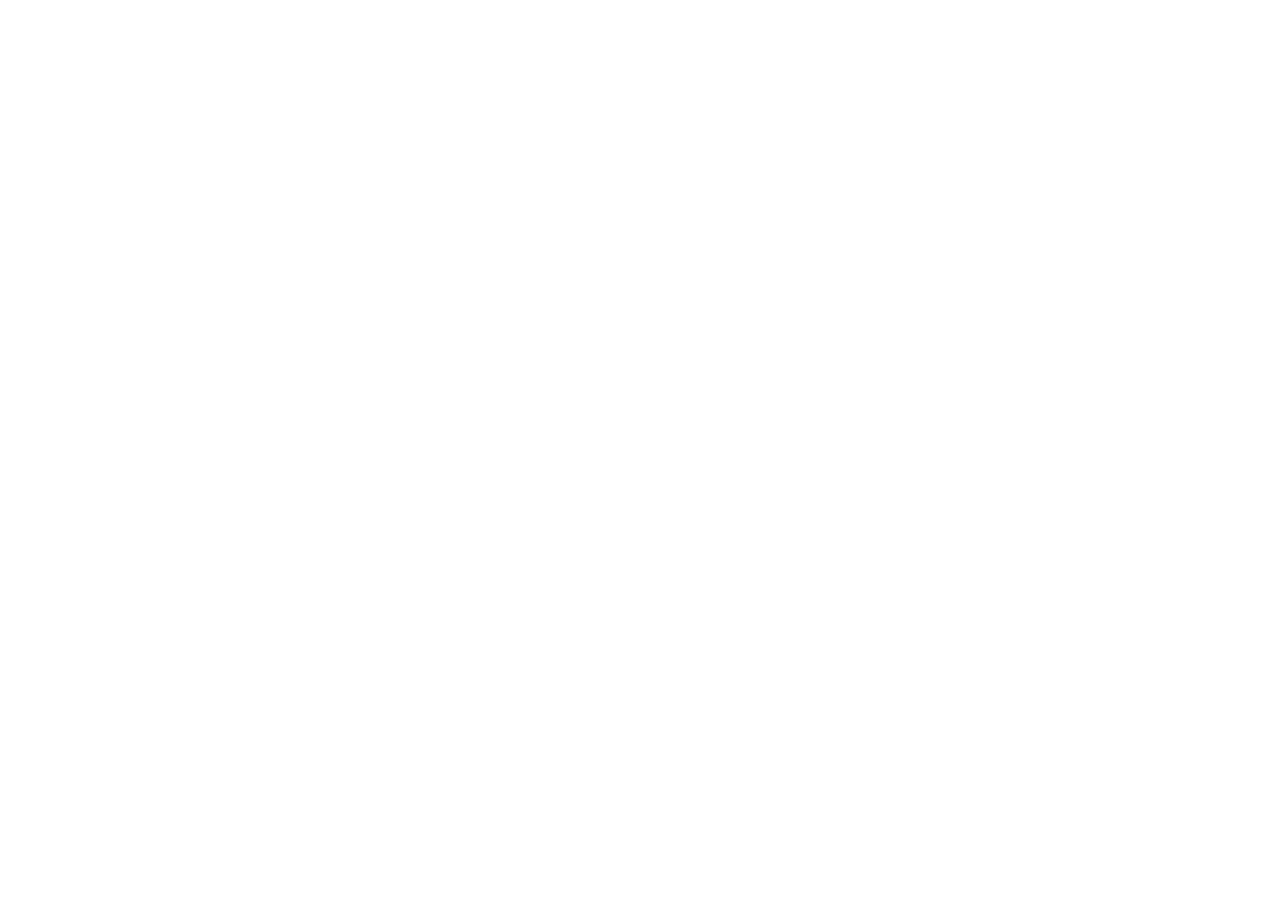
==== index.html @ b2db21ed "更新了文件" ====
<!DOCTYPE html>
<html lang="en">

<head>
    <meta charset="UTF-8">
    <meta http-equiv="X-UA-Compatible" content="IE=edge">
    <meta name="viewport" content="width=device-width, initial-scale=1.0">
    <title>Document</title>
</head>

<body>

</body>

</html>
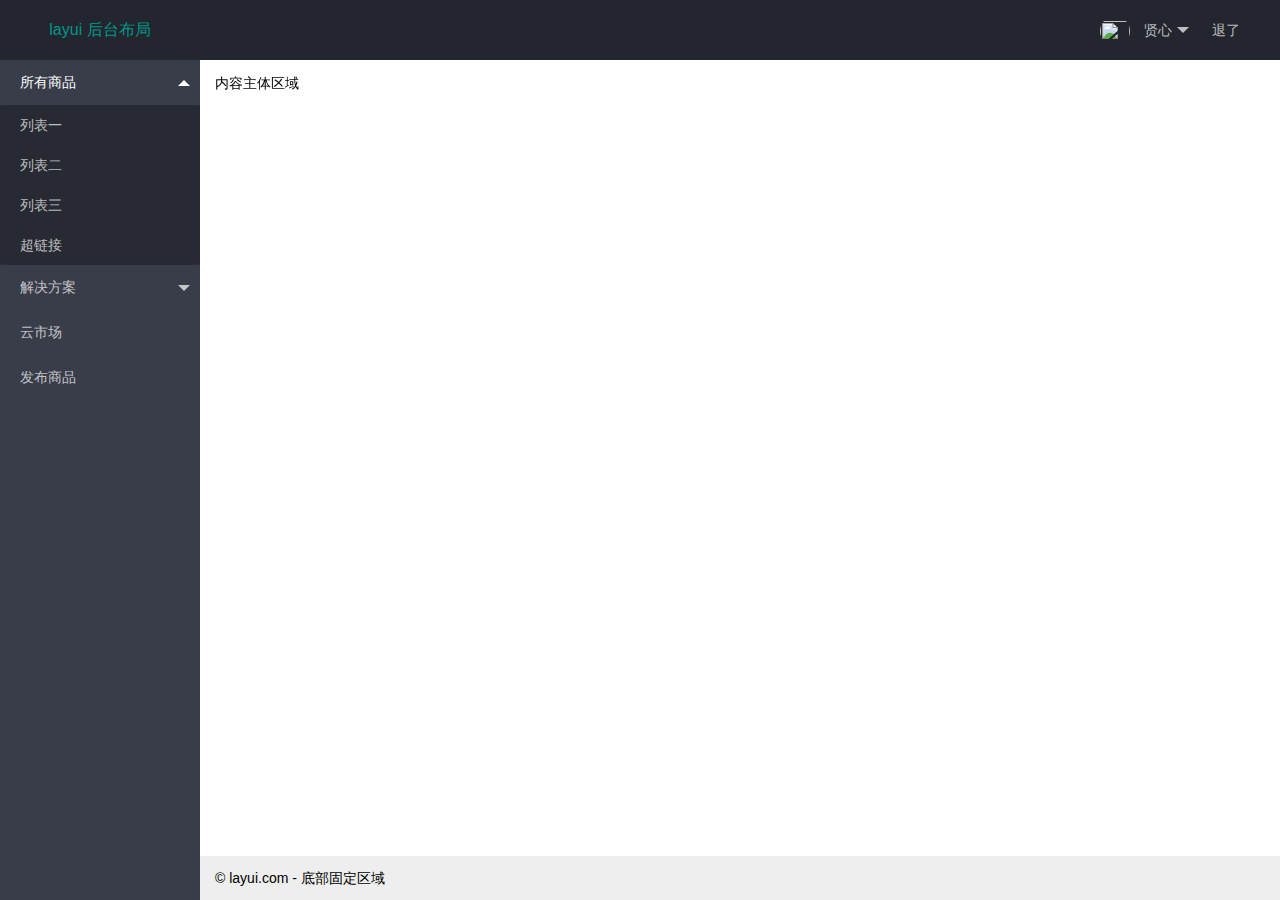
==== commit d5195b22: "update login.html file" ====
--- a/index.html
+++ b/index.html
@@ -1,15 +1,71 @@
 <!DOCTYPE html>
-<html lang="en">
+<html>
 
 <head>
-    <meta charset="UTF-8">
-    <meta http-equiv="X-UA-Compatible" content="IE=edge">
-    <meta name="viewport" content="width=device-width, initial-scale=1.0">
-    <title>Document</title>
+    <meta charset="utf-8">
+    <meta name="viewport" content="width=device-width, initial-scale=1, maximum-scale=1">
+    <title>layout 后台大布局 - Layui</title>
+    <link rel="stylesheet" href="/assets/lib/layui/css/layui.css">
 </head>
 
-<body>
+<body class="layui-layout-body">
+    <div class="layui-layout layui-layout-admin">
+        <div class="layui-header">
+            <div class="layui-logo">layui 后台布局</div>
+            <!-- 头部区域（可配合layui已有的水平导航） -->
+            <ul class="layui-nav layui-layout-right">
+                <li class="layui-nav-item">
+                    <a href="javascript:;">
+                        <img src="http://t.cn/RCzsdCq" class="layui-nav-img">
+                        贤心
+                    </a>
+                    <dl class="layui-nav-child">
+                        <dd><a href="">基本资料</a></dd>
+                        <dd><a href="">安全设置</a></dd>
+                    </dl>
+                </li>
+                <li class="layui-nav-item"><a href="">退了</a></li>
+            </ul>
+        </div>
 
+        <div class="layui-side layui-bg-black">
+            <div class="layui-side-scroll">
+                <!-- 左侧导航区域（可配合layui已有的垂直导航） -->
+                <ul class="layui-nav layui-nav-tree" lay-filter="test">
+                    <li class="layui-nav-item layui-nav-itemed">
+                        <a class="" href="javascript:;">所有商品</a>
+                        <dl class="layui-nav-child">
+                            <dd><a href="javascript:;">列表一</a></dd>
+                            <dd><a href="javascript:;">列表二</a></dd>
+                            <dd><a href="javascript:;">列表三</a></dd>
+                            <dd><a href="">超链接</a></dd>
+                        </dl>
+                    </li>
+                    <li class="layui-nav-item">
+                        <a href="javascript:;">解决方案</a>
+                        <dl class="layui-nav-child">
+                            <dd><a href="javascript:;">列表一</a></dd>
+                            <dd><a href="javascript:;">列表二</a></dd>
+                            <dd><a href="">超链接</a></dd>
+                        </dl>
+                    </li>
+                    <li class="layui-nav-item"><a href="">云市场</a></li>
+                    <li class="layui-nav-item"><a href="">发布商品</a></li>
+                </ul>
+            </div>
+        </div>
+
+        <div class="layui-body">
+            <!-- 内容主体区域 -->
+            <div style="padding: 15px;">内容主体区域</div>
+        </div>
+
+        <div class="layui-footer">
+            <!-- 底部固定区域 -->
+            © layui.com - 底部固定区域
+        </div>
+    </div>
+    <script src="/assets/lib/layui/layui.all.js"></script>
 </body>
 
 </html>--- a/assets/lib/layui/css/layui.css
+++ b/assets/lib/layui/css/layui.css
@@ -0,0 +1,2 @@
+/** layui-v2.5.5 MIT License By https://www.layui.com */
+ .layui-inline,img{display:inline-block;vertical-align:middle}h1,h2,h3,h4,h5,h6{font-weight:400}.layui-edge,.layui-header,.layui-inline,.layui-main{position:relative}.layui-body,.layui-edge,.layui-elip{overflow:hidden}.layui-btn,.layui-edge,.layui-inline,img{vertical-align:middle}.layui-btn,.layui-disabled,.layui-icon,.layui-unselect{-moz-user-select:none;-webkit-user-select:none;-ms-user-select:none}.layui-elip,.layui-form-checkbox span,.layui-form-pane .layui-form-label{text-overflow:ellipsis;white-space:nowrap}.layui-breadcrumb,.layui-tree-btnGroup{visibility:hidden}blockquote,body,button,dd,div,dl,dt,form,h1,h2,h3,h4,h5,h6,input,li,ol,p,pre,td,textarea,th,ul{margin:0;padding:0;-webkit-tap-highlight-color:rgba(0,0,0,0)}a:active,a:hover{outline:0}img{border:none}li{list-style:none}table{border-collapse:collapse;border-spacing:0}h4,h5,h6{font-size:100%}button,input,optgroup,option,select,textarea{font-family:inherit;font-size:inherit;font-style:inherit;font-weight:inherit;outline:0}pre{white-space:pre-wrap;white-space:-moz-pre-wrap;white-space:-pre-wrap;white-space:-o-pre-wrap;word-wrap:break-word}body{line-height:24px;font:14px Helvetica Neue,Helvetica,PingFang SC,Tahoma,Arial,sans-serif}hr{height:1px;margin:10px 0;border:0;clear:both}a{color:#333;text-decoration:none}a:hover{color:#777}a cite{font-style:normal;*cursor:pointer}.layui-border-box,.layui-border-box *{box-sizing:border-box}.layui-box,.layui-box *{box-sizing:content-box}.layui-clear{clear:both;*zoom:1}.layui-clear:after{content:'\20';clear:both;*zoom:1;display:block;height:0}.layui-inline{*display:inline;*zoom:1}.layui-edge{display:inline-block;width:0;height:0;border-width:6px;border-style:dashed;border-color:transparent}.layui-edge-top{top:-4px;border-bottom-color:#999;border-bottom-style:solid}.layui-edge-right{border-left-color:#999;border-left-style:solid}.layui-edge-bottom{top:2px;border-top-color:#999;border-top-style:solid}.layui-edge-left{border-right-color:#999;border-right-style:solid}.layui-disabled,.layui-disabled:hover{color:#d2d2d2!important;cursor:not-allowed!important}.layui-circle{border-radius:100%}.layui-show{display:block!important}.layui-hide{display:none!important}@font-face{font-family:layui-icon;src:url(../font/iconfont.eot?v=250);src:url(../font/iconfont.eot?v=250#iefix) format('embedded-opentype'),url(../font/iconfont.woff2?v=250) format('woff2'),url(../font/iconfont.woff?v=250) format('woff'),url(../font/iconfont.ttf?v=250) format('truetype'),url(../font/iconfont.svg?v=250#layui-icon) format('svg')}.layui-icon{font-family:layui-icon!important;font-size:16px;font-style:normal;-webkit-font-smoothing:antialiased;-moz-osx-font-smoothing:grayscale}.layui-icon-reply-fill:before{content:"\e611"}.layui-icon-set-fill:before{content:"\e614"}.layui-icon-menu-fill:before{content:"\e60f"}.layui-icon-search:before{content:"\e615"}.layui-icon-share:before{content:"\e641"}.layui-icon-set-sm:before{content:"\e620"}.layui-icon-engine:before{content:"\e628"}.layui-icon-close:before{content:"\1006"}.layui-icon-close-fill:before{content:"\1007"}.layui-icon-chart-screen:before{content:"\e629"}.layui-icon-star:before{content:"\e600"}.layui-icon-circle-dot:before{content:"\e617"}.layui-icon-chat:before{content:"\e606"}.layui-icon-release:before{content:"\e609"}.layui-icon-list:before{content:"\e60a"}.layui-icon-chart:before{content:"\e62c"}.layui-icon-ok-circle:before{content:"\1005"}.layui-icon-layim-theme:before{content:"\e61b"}.layui-icon-table:before{content:"\e62d"}.layui-icon-right:before{content:"\e602"}.layui-icon-left:before{content:"\e603"}.layui-icon-cart-simple:before{content:"\e698"}.layui-icon-face-cry:before{content:"\e69c"}.layui-icon-face-smile:before{content:"\e6af"}.layui-icon-survey:before{content:"\e6b2"}.layui-icon-tree:before{content:"\e62e"}.layui-icon-upload-circle:before{content:"\e62f"}.layui-icon-add-circle:before{content:"\e61f"}.layui-icon-download-circle:before{content:"\e601"}.layui-icon-templeate-1:before{content:"\e630"}.layui-icon-util:before{content:"\e631"}.layui-icon-face-surprised:before{content:"\e664"}.layui-icon-edit:before{content:"\e642"}.layui-icon-speaker:before{content:"\e645"}.layui-icon-down:before{content:"\e61a"}.layui-icon-file:before{content:"\e621"}.layui-icon-layouts:before{content:"\e632"}.layui-icon-rate-half:before{content:"\e6c9"}.layui-icon-add-circle-fine:before{content:"\e608"}.layui-icon-prev-circle:before{content:"\e633"}.layui-icon-read:before{content:"\e705"}.layui-icon-404:before{content:"\e61c"}.layui-icon-carousel:before{content:"\e634"}.layui-icon-help:before{content:"\e607"}.layui-icon-code-circle:before{content:"\e635"}.layui-icon-water:before{content:"\e636"}.layui-icon-username:before{content:"\e66f"}.layui-icon-find-fill:before{content:"\e670"}.layui-icon-about:before{content:"\e60b"}.layui-icon-location:before{content:"\e715"}.layui-icon-up:before{content:"\e619"}.layui-icon-pause:before{content:"\e651"}.layui-icon-date:before{content:"\e637"}.layui-icon-layim-uploadfile:before{content:"\e61d"}.layui-icon-delete:before{content:"\e640"}.layui-icon-play:before{content:"\e652"}.layui-icon-top:before{content:"\e604"}.layui-icon-friends:before{content:"\e612"}.layui-icon-refresh-3:before{content:"\e9aa"}.layui-icon-ok:before{content:"\e605"}.layui-icon-layer:before{content:"\e638"}.layui-icon-face-smile-fine:before{content:"\e60c"}.layui-icon-dollar:before{content:"\e659"}.layui-icon-group:before{content:"\e613"}.layui-icon-layim-download:before{content:"\e61e"}.layui-icon-picture-fine:before{content:"\e60d"}.layui-icon-link:before{content:"\e64c"}.layui-icon-diamond:before{content:"\e735"}.layui-icon-log:before{content:"\e60e"}.layui-icon-rate-solid:before{content:"\e67a"}.layui-icon-fonts-del:before{content:"\e64f"}.layui-icon-unlink:before{content:"\e64d"}.layui-icon-fonts-clear:before{content:"\e639"}.layui-icon-triangle-r:before{content:"\e623"}.layui-icon-circle:before{content:"\e63f"}.layui-icon-radio:before{content:"\e643"}.layui-icon-align-center:before{content:"\e647"}.layui-icon-align-right:before{content:"\e648"}.layui-icon-align-left:before{content:"\e649"}.layui-icon-loading-1:before{content:"\e63e"}.layui-icon-return:before{content:"\e65c"}.layui-icon-fonts-strong:before{content:"\e62b"}.layui-icon-upload:before{content:"\e67c"}.layui-icon-dialogue:before{content:"\e63a"}.layui-icon-video:before{content:"\e6ed"}.layui-icon-headset:before{content:"\e6fc"}.layui-icon-cellphone-fine:before{content:"\e63b"}.layui-icon-add-1:before{content:"\e654"}.layui-icon-face-smile-b:before{content:"\e650"}.layui-icon-fonts-html:before{content:"\e64b"}.layui-icon-form:before{content:"\e63c"}.layui-icon-cart:before{content:"\e657"}.layui-icon-camera-fill:before{content:"\e65d"}.layui-icon-tabs:before{content:"\e62a"}.layui-icon-fonts-code:before{content:"\e64e"}.layui-icon-fire:before{content:"\e756"}.layui-icon-set:before{content:"\e716"}.layui-icon-fonts-u:before{content:"\e646"}.layui-icon-triangle-d:before{content:"\e625"}.layui-icon-tips:before{content:"\e702"}.layui-icon-picture:before{content:"\e64a"}.layui-icon-more-vertical:before{content:"\e671"}.layui-icon-flag:before{content:"\e66c"}.layui-icon-loading:before{content:"\e63d"}.layui-icon-fonts-i:before{content:"\e644"}.layui-icon-refresh-1:before{content:"\e666"}.layui-icon-rmb:before{content:"\e65e"}.layui-icon-home:before{content:"\e68e"}.layui-icon-user:before{content:"\e770"}.layui-icon-notice:before{content:"\e667"}.layui-icon-login-weibo:before{content:"\e675"}.layui-icon-voice:before{content:"\e688"}.layui-icon-upload-drag:before{content:"\e681"}.layui-icon-login-qq:before{content:"\e676"}.layui-icon-snowflake:before{content:"\e6b1"}.layui-icon-file-b:before{content:"\e655"}.layui-icon-template:before{content:"\e663"}.layui-icon-auz:before{content:"\e672"}.layui-icon-console:before{content:"\e665"}.layui-icon-app:before{content:"\e653"}.layui-icon-prev:before{content:"\e65a"}.layui-icon-website:before{content:"\e7ae"}.layui-icon-next:before{content:"\e65b"}.layui-icon-component:before{content:"\e857"}.layui-icon-more:before{content:"\e65f"}.layui-icon-login-wechat:before{content:"\e677"}.layui-icon-shrink-right:before{content:"\e668"}.layui-icon-spread-left:before{content:"\e66b"}.layui-icon-camera:before{content:"\e660"}.layui-icon-note:before{content:"\e66e"}.layui-icon-refresh:before{content:"\e669"}.layui-icon-female:before{content:"\e661"}.layui-icon-male:before{content:"\e662"}.layui-icon-password:before{content:"\e673"}.layui-icon-senior:before{content:"\e674"}.layui-icon-theme:before{content:"\e66a"}.layui-icon-tread:before{content:"\e6c5"}.layui-icon-praise:before{content:"\e6c6"}.layui-icon-star-fill:before{content:"\e658"}.layui-icon-rate:before{content:"\e67b"}.layui-icon-template-1:before{content:"\e656"}.layui-icon-vercode:before{content:"\e679"}.layui-icon-cellphone:before{content:"\e678"}.layui-icon-screen-full:before{content:"\e622"}.layui-icon-screen-restore:before{content:"\e758"}.layui-icon-cols:before{content:"\e610"}.layui-icon-export:before{content:"\e67d"}.layui-icon-print:before{content:"\e66d"}.layui-icon-slider:before{content:"\e714"}.layui-icon-addition:before{content:"\e624"}.layui-icon-subtraction:before{content:"\e67e"}.layui-icon-service:before{content:"\e626"}.layui-icon-transfer:before{content:"\e691"}.layui-main{width:1140px;margin:0 auto}.layui-header{z-index:1000;height:60px}.layui-header a:hover{transition:all .5s;-webkit-transition:all .5s}.layui-side{position:fixed;left:0;top:0;bottom:0;z-index:999;width:200px;overflow-x:hidden}.layui-side-scroll{position:relative;width:220px;height:100%;overflow-x:hidden}.layui-body{position:absolute;left:200px;right:0;top:0;bottom:0;z-index:998;width:auto;overflow-y:auto;box-sizing:border-box}.layui-layout-body{overflow:hidden}.layui-layout-admin .layui-header{background-color:#23262E}.layui-layout-admin .layui-side{top:60px;width:200px;overflow-x:hidden}.layui-layout-admin .layui-body{position:fixed;top:60px;bottom:44px}.layui-layout-admin .layui-main{width:auto;margin:0 15px}.layui-layout-admin .layui-footer{position:fixed;left:200px;right:0;bottom:0;height:44px;line-height:44px;padding:0 15px;background-color:#eee}.layui-layout-admin .layui-logo{position:absolute;left:0;top:0;width:200px;height:100%;line-height:60px;text-align:center;color:#009688;font-size:16px}.layui-layout-admin .layui-header .layui-nav{background:0 0}.layui-layout-left{position:absolute!important;left:200px;top:0}.layui-layout-right{position:absolute!important;right:0;top:0}.layui-container{position:relative;margin:0 auto;padding:0 15px;box-sizing:border-box}.layui-fluid{position:relative;margin:0 auto;padding:0 15px}.layui-row:after,.layui-row:before{content:'';display:block;clear:both}.layui-col-lg1,.layui-col-lg10,.layui-col-lg11,.layui-col-lg12,.layui-col-lg2,.layui-col-lg3,.layui-col-lg4,.layui-col-lg5,.layui-col-lg6,.layui-col-lg7,.layui-col-lg8,.layui-col-lg9,.layui-col-md1,.layui-col-md10,.layui-col-md11,.layui-col-md12,.layui-col-md2,.layui-col-md3,.layui-col-md4,.layui-col-md5,.layui-col-md6,.layui-col-md7,.layui-col-md8,.layui-col-md9,.layui-col-sm1,.layui-col-sm10,.layui-col-sm11,.layui-col-sm12,.layui-col-sm2,.layui-col-sm3,.layui-col-sm4,.layui-col-sm5,.layui-col-sm6,.layui-col-sm7,.layui-col-sm8,.layui-col-sm9,.layui-col-xs1,.layui-col-xs10,.layui-col-xs11,.layui-col-xs12,.layui-col-xs2,.layui-col-xs3,.layui-col-xs4,.layui-col-xs5,.layui-col-xs6,.layui-col-xs7,.layui-col-xs8,.layui-col-xs9{position:relative;display:block;box-sizing:border-box}.layui-col-xs1,.layui-col-xs10,.layui-col-xs11,.layui-col-xs12,.layui-col-xs2,.layui-col-xs3,.layui-col-xs4,.layui-col-xs5,.layui-col-xs6,.layui-col-xs7,.layui-col-xs8,.layui-col-xs9{float:left}.layui-col-xs1{width:8.33333333%}.layui-col-xs2{width:16.66666667%}.layui-col-xs3{width:25%}.layui-col-xs4{width:33.33333333%}.layui-col-xs5{width:41.66666667%}.layui-col-xs6{width:50%}.layui-col-xs7{width:58.33333333%}.layui-col-xs8{width:66.66666667%}.layui-col-xs9{width:75%}.layui-col-xs10{width:83.33333333%}.layui-col-xs11{width:91.66666667%}.layui-col-xs12{width:100%}.layui-col-xs-offset1{margin-left:8.33333333%}.layui-col-xs-offset2{margin-left:16.66666667%}.layui-col-xs-offset3{margin-left:25%}.layui-col-xs-offset4{margin-left:33.33333333%}.layui-col-xs-offset5{margin-left:41.66666667%}.layui-col-xs-offset6{margin-left:50%}.layui-col-xs-offset7{margin-left:58.33333333%}.layui-col-xs-offset8{margin-left:66.66666667%}.layui-col-xs-offset9{margin-left:75%}.layui-col-xs-offset10{margin-left:83.33333333%}.layui-col-xs-offset11{margin-left:91.66666667%}.layui-col-xs-offset12{margin-left:100%}@media screen and (max-width:768px){.layui-hide-xs{display:none!important}.layui-show-xs-block{display:block!important}.layui-show-xs-inline{display:inline!important}.layui-show-xs-inline-block{display:inline-block!important}}@media screen and (min-width:768px){.layui-container{width:750px}.layui-hide-sm{display:none!important}.layui-show-sm-block{display:block!important}.layui-show-sm-inline{display:inline!important}.layui-show-sm-inline-block{display:inline-block!important}.layui-col-sm1,.layui-col-sm10,.layui-col-sm11,.layui-col-sm12,.layui-col-sm2,.layui-col-sm3,.layui-col-sm4,.layui-col-sm5,.layui-col-sm6,.layui-col-sm7,.layui-col-sm8,.layui-col-sm9{float:left}.layui-col-sm1{width:8.33333333%}.layui-col-sm2{width:16.66666667%}.layui-col-sm3{width:25%}.layui-col-sm4{width:33.33333333%}.layui-col-sm5{width:41.66666667%}.layui-col-sm6{width:50%}.layui-col-sm7{width:58.33333333%}.layui-col-sm8{width:66.66666667%}.layui-col-sm9{width:75%}.layui-col-sm10{width:83.33333333%}.layui-col-sm11{width:91.66666667%}.layui-col-sm12{width:100%}.layui-col-sm-offset1{margin-left:8.33333333%}.layui-col-sm-offset2{margin-left:16.66666667%}.layui-col-sm-offset3{margin-left:25%}.layui-col-sm-offset4{margin-left:33.33333333%}.layui-col-sm-offset5{margin-left:41.66666667%}.layui-col-sm-offset6{margin-left:50%}.layui-col-sm-offset7{margin-left:58.33333333%}.layui-col-sm-offset8{margin-left:66.66666667%}.layui-col-sm-offset9{margin-left:75%}.layui-col-sm-offset10{margin-left:83.33333333%}.layui-col-sm-offset11{margin-left:91.66666667%}.layui-col-sm-offset12{margin-left:100%}}@media screen and (min-width:992px){.layui-container{width:970px}.layui-hide-md{display:none!important}.layui-show-md-block{display:block!important}.layui-show-md-inline{display:inline!important}.layui-show-md-inline-block{display:inline-block!important}.layui-col-md1,.layui-col-md10,.layui-col-md11,.layui-col-md12,.layui-col-md2,.layui-col-md3,.layui-col-md4,.layui-col-md5,.layui-col-md6,.layui-col-md7,.layui-col-md8,.layui-col-md9{float:left}.layui-col-md1{width:8.33333333%}.layui-col-md2{width:16.66666667%}.layui-col-md3{width:25%}.layui-col-md4{width:33.33333333%}.layui-col-md5{width:41.66666667%}.layui-col-md6{width:50%}.layui-col-md7{width:58.33333333%}.layui-col-md8{width:66.66666667%}.layui-col-md9{width:75%}.layui-col-md10{width:83.33333333%}.layui-col-md11{width:91.66666667%}.layui-col-md12{width:100%}.layui-col-md-offset1{margin-left:8.33333333%}.layui-col-md-offset2{margin-left:16.66666667%}.layui-col-md-offset3{margin-left:25%}.layui-col-md-offset4{margin-left:33.33333333%}.layui-col-md-offset5{margin-left:41.66666667%}.layui-col-md-offset6{margin-left:50%}.layui-col-md-offset7{margin-left:58.33333333%}.layui-col-md-offset8{margin-left:66.66666667%}.layui-col-md-offset9{margin-left:75%}.layui-col-md-offset10{margin-left:83.33333333%}.layui-col-md-offset11{margin-left:91.66666667%}.layui-col-md-offset12{margin-left:100%}}@media screen and (min-width:1200px){.layui-container{width:1170px}.layui-hide-lg{display:none!important}.layui-show-lg-block{display:block!important}.layui-show-lg-inline{display:inline!important}.layui-show-lg-inline-block{display:inline-block!important}.layui-col-lg1,.layui-col-lg10,.layui-col-lg11,.layui-col-lg12,.layui-col-lg2,.layui-col-lg3,.layui-col-lg4,.layui-col-lg5,.layui-col-lg6,.layui-col-lg7,.layui-col-lg8,.layui-col-lg9{float:left}.layui-col-lg1{width:8.33333333%}.layui-col-lg2{width:16.66666667%}.layui-col-lg3{width:25%}.layui-col-lg4{width:33.33333333%}.layui-col-lg5{width:41.66666667%}.layui-col-lg6{width:50%}.layui-col-lg7{width:58.33333333%}.layui-col-lg8{width:66.66666667%}.layui-col-lg9{width:75%}.layui-col-lg10{width:83.33333333%}.layui-col-lg11{width:91.66666667%}.layui-col-lg12{width:100%}.layui-col-lg-offset1{margin-left:8.33333333%}.layui-col-lg-offset2{margin-left:16.66666667%}.layui-col-lg-offset3{margin-left:25%}.layui-col-lg-offset4{margin-left:33.33333333%}.layui-col-lg-offset5{margin-left:41.66666667%}.layui-col-lg-offset6{margin-left:50%}.layui-col-lg-offset7{margin-left:58.33333333%}.layui-col-lg-offset8{margin-left:66.66666667%}.layui-col-lg-offset9{margin-left:75%}.layui-col-lg-offset10{margin-left:83.33333333%}.layui-col-lg-offset11{margin-left:91.66666667%}.layui-col-lg-offset12{margin-left:100%}}.layui-col-space1{margin:-.5px}.layui-col-space1>*{padding:.5px}.layui-col-space3{margin:-1.5px}.layui-col-space3>*{padding:1.5px}.layui-col-space5{margin:-2.5px}.layui-col-space5>*{padding:2.5px}.layui-col-space8{margin:-3.5px}.layui-col-space8>*{padding:3.5px}.layui-col-space10{margin:-5px}.layui-col-space10>*{padding:5px}.layui-col-space12{margin:-6px}.layui-col-space12>*{padding:6px}.layui-col-space15{margin:-7.5px}.layui-col-space15>*{padding:7.5px}.layui-col-space18{margin:-9px}.layui-col-space18>*{padding:9px}.layui-col-space20{margin:-10px}.layui-col-space20>*{padding:10px}.layui-col-space22{margin:-11px}.layui-col-space22>*{padding:11px}.layui-col-space25{margin:-12.5px}.layui-col-space25>*{padding:12.5px}.layui-col-space30{margin:-15px}.layui-col-space30>*{padding:15px}.layui-btn,.layui-input,.layui-select,.layui-textarea,.layui-upload-button{outline:0;-webkit-appearance:none;transition:all .3s;-webkit-transition:all .3s;box-sizing:border-box}.layui-elem-quote{margin-bottom:10px;padding:15px;line-height:22px;border-left:5px solid #009688;border-radius:0 2px 2px 0;background-color:#f2f2f2}.layui-quote-nm{border-style:solid;border-width:1px 1px 1px 5px;background:0 0}.layui-elem-field{margin-bottom:10px;padding:0;border-width:1px;border-style:solid}.layui-elem-field legend{margin-left:20px;padding:0 10px;font-size:20px;font-weight:300}.layui-field-title{margin:10px 0 20px;border-width:1px 0 0}.layui-field-box{padding:10px 15px}.layui-field-title .layui-field-box{padding:10px 0}.layui-progress{position:relative;height:6px;border-radius:20px;background-color:#e2e2e2}.layui-progress-bar{position:absolute;left:0;top:0;width:0;max-width:100%;height:6px;border-radius:20px;text-align:right;background-color:#5FB878;transition:all .3s;-webkit-transition:all .3s}.layui-progress-big,.layui-progress-big .layui-progress-bar{height:18px;line-height:18px}.layui-progress-text{position:relative;top:-20px;line-height:18px;font-size:12px;color:#666}.layui-progress-big .layui-progress-text{position:static;padding:0 10px;color:#fff}.layui-collapse{border-width:1px;border-style:solid;border-radius:2px}.layui-colla-content,.layui-colla-item{border-top-width:1px;border-top-style:solid}.layui-colla-item:first-child{border-top:none}.layui-colla-title{position:relative;height:42px;line-height:42px;padding:0 15px 0 35px;color:#333;background-color:#f2f2f2;cursor:pointer;font-size:14px;overflow:hidden}.layui-colla-content{display:none;padding:10px 15px;line-height:22px;color:#666}.layui-colla-icon{position:absolute;left:15px;top:0;font-size:14px}.layui-card{margin-bottom:15px;border-radius:2px;background-color:#fff;box-shadow:0 1px 2px 0 rgba(0,0,0,.05)}.layui-card:last-child{margin-bottom:0}.layui-card-header{position:relative;height:42px;line-height:42px;padding:0 15px;border-bottom:1px solid #f6f6f6;color:#333;border-radius:2px 2px 0 0;font-size:14px}.layui-bg-black,.layui-bg-blue,.layui-bg-cyan,.layui-bg-green,.layui-bg-orange,.layui-bg-red{color:#fff!important}.layui-card-body{position:relative;padding:10px 15px;line-height:24px}.layui-card-body[pad15]{padding:15px}.layui-card-body[pad20]{padding:20px}.layui-card-body .layui-table{margin:5px 0}.layui-card .layui-tab{margin:0}.layui-panel-window{position:relative;padding:15px;border-radius:0;border-top:5px solid #E6E6E6;background-color:#fff}.layui-auxiliar-moving{position:fixed;left:0;right:0;top:0;bottom:0;width:100%;height:100%;background:0 0;z-index:9999999999}.layui-form-label,.layui-form-mid,.layui-form-select,.layui-input-block,.layui-input-inline,.layui-textarea{position:relative}.layui-bg-red{background-color:#FF5722!important}.layui-bg-orange{background-color:#FFB800!important}.layui-bg-green{background-color:#009688!important}.layui-bg-cyan{background-color:#2F4056!important}.layui-bg-blue{background-color:#1E9FFF!important}.layui-bg-black{background-color:#393D49!important}.layui-bg-gray{background-color:#eee!important;color:#666!important}.layui-badge-rim,.layui-colla-content,.layui-colla-item,.layui-collapse,.layui-elem-field,.layui-form-pane .layui-form-item[pane],.layui-form-pane .layui-form-label,.layui-input,.layui-layedit,.layui-layedit-tool,.layui-quote-nm,.layui-select,.layui-tab-bar,.layui-tab-card,.layui-tab-title,.layui-tab-title .layui-this:after,.layui-textarea{border-color:#e6e6e6}.layui-timeline-item:before,hr{background-color:#e6e6e6}.layui-text{line-height:22px;font-size:14px;color:#666}.layui-text h1,.layui-text h2,.layui-text h3{font-weight:500;color:#333}.layui-text h1{font-size:30px}.layui-text h2{font-size:24px}.layui-text h3{font-size:18px}.layui-text a:not(.layui-btn){color:#01AAED}.layui-text a:not(.layui-btn):hover{text-decoration:underline}.layui-text ul{padding:5px 0 5px 15px}.layui-text ul li{margin-top:5px;list-style-type:disc}.layui-text em,.layui-word-aux{color:#999!important;padding:0 5px!important}.layui-btn{display:inline-block;height:38px;line-height:38px;padding:0 18px;background-color:#009688;color:#fff;white-space:nowrap;text-align:center;font-size:14px;border:none;border-radius:2px;cursor:pointer}.layui-btn:hover{opacity:.8;filter:alpha(opacity=80);color:#fff}.layui-btn:active{opacity:1;filter:alpha(opacity=100)}.layui-btn+.layui-btn{margin-left:10px}.layui-btn-container{font-size:0}.layui-btn-container .layui-btn{margin-right:10px;margin-bottom:10px}.layui-btn-container .layui-btn+.layui-btn{margin-left:0}.layui-table .layui-btn-container .layui-btn{margin-bottom:9px}.layui-btn-radius{border-radius:100px}.layui-btn .layui-icon{margin-right:3px;font-size:18px;vertical-align:bottom;vertical-align:middle\9}.layui-btn-primary{border:1px solid #C9C9C9;background-color:#fff;color:#555}.layui-btn-primary:hover{border-color:#009688;color:#333}.layui-btn-normal{background-color:#1E9FFF}.layui-btn-warm{background-color:#FFB800}.layui-btn-danger{background-color:#FF5722}.layui-btn-checked{background-color:#5FB878}.layui-btn-disabled,.layui-btn-disabled:active,.layui-btn-disabled:hover{border:1px solid #e6e6e6;background-color:#FBFBFB;color:#C9C9C9;cursor:not-allowed;opacity:1}.layui-btn-lg{height:44px;line-height:44px;padding:0 25px;font-size:16px}.layui-btn-sm{height:30px;line-height:30px;padding:0 10px;font-size:12px}.layui-btn-sm i{font-size:16px!important}.layui-btn-xs{height:22px;line-height:22px;padding:0 5px;font-size:12px}.layui-btn-xs i{font-size:14px!important}.layui-btn-group{display:inline-block;vertical-align:middle;font-size:0}.layui-btn-group .layui-btn{margin-left:0!important;margin-right:0!important;border-left:1px solid rgba(255,255,255,.5);border-radius:0}.layui-btn-group .layui-btn-primary{border-left:none}.layui-btn-group .layui-btn-primary:hover{border-color:#C9C9C9;color:#009688}.layui-btn-group .layui-btn:first-child{border-left:none;border-radius:2px 0 0 2px}.layui-btn-group .layui-btn-primary:first-child{border-left:1px solid #c9c9c9}.layui-btn-group .layui-btn:last-child{border-radius:0 2px 2px 0}.layui-btn-group .layui-btn+.layui-btn{margin-left:0}.layui-btn-group+.layui-btn-group{margin-left:10px}.layui-btn-fluid{width:100%}.layui-input,.layui-select,.layui-textarea{height:38px;line-height:1.3;line-height:38px\9;border-width:1px;border-style:solid;background-color:#fff;border-radius:2px}.layui-input::-webkit-input-placeholder,.layui-select::-webkit-input-placeholder,.layui-textarea::-webkit-input-placeholder{line-height:1.3}.layui-input,.layui-textarea{display:block;width:100%;padding-left:10px}.layui-input:hover,.layui-textarea:hover{border-color:#D2D2D2!important}.layui-input:focus,.layui-textarea:focus{border-color:#C9C9C9!important}.layui-textarea{min-height:100px;height:auto;line-height:20px;padding:6px 10px;resize:vertical}.layui-select{padding:0 10px}.layui-form input[type=checkbox],.layui-form input[type=radio],.layui-form select{display:none}.layui-form [lay-ignore]{display:initial}.layui-form-item{margin-bottom:15px;clear:both;*zoom:1}.layui-form-item:after{content:'\20';clear:both;*zoom:1;display:block;height:0}.layui-form-label{float:left;display:block;padding:9px 15px;width:80px;font-weight:400;line-height:20px;text-align:right}.layui-form-label-col{display:block;float:none;padding:9px 0;line-height:20px;text-align:left}.layui-form-item .layui-inline{margin-bottom:5px;margin-right:10px}.layui-input-block{margin-left:110px;min-height:36px}.layui-input-inline{display:inline-block;vertical-align:middle}.layui-form-item .layui-input-inline{float:left;width:190px;margin-right:10px}.layui-form-text .layui-input-inline{width:auto}.layui-form-mid{float:left;display:block;padding:9px 0!important;line-height:20px;margin-right:10px}.layui-form-danger+.layui-form-select .layui-input,.layui-form-danger:focus{border-color:#FF5722!important}.layui-form-select .layui-input{padding-right:30px;cursor:pointer}.layui-form-select .layui-edge{position:absolute;right:10px;top:50%;margin-top:-3px;cursor:pointer;border-width:6px;border-top-color:#c2c2c2;border-top-style:solid;transition:all .3s;-webkit-transition:all .3s}.layui-form-select dl{display:none;position:absolute;left:0;top:42px;padding:5px 0;z-index:899;min-width:100%;border:1px solid #d2d2d2;max-height:300px;overflow-y:auto;background-color:#fff;border-radius:2px;box-shadow:0 2px 4px rgba(0,0,0,.12);box-sizing:border-box}.layui-form-select dl dd,.layui-form-select dl dt{padding:0 10px;line-height:36px;white-space:nowrap;overflow:hidden;text-overflow:ellipsis}.layui-form-select dl dt{font-size:12px;color:#999}.layui-form-select dl dd{cursor:pointer}.layui-form-select dl dd:hover{background-color:#f2f2f2;-webkit-transition:.5s all;transition:.5s all}.layui-form-select .layui-select-group dd{padding-left:20px}.layui-form-select dl dd.layui-select-tips{padding-left:10px!important;color:#999}.layui-form-select dl dd.layui-this{background-color:#5FB878;color:#fff}.layui-form-checkbox,.layui-form-select dl dd.layui-disabled{background-color:#fff}.layui-form-selected dl{display:block}.layui-form-checkbox,.layui-form-checkbox *,.layui-form-switch{display:inline-block;vertical-align:middle}.layui-form-selected .layui-edge{margin-top:-9px;-webkit-transform:rotate(180deg);transform:rotate(180deg);margin-top:-3px\9}:root .layui-form-selected .layui-edge{margin-top:-9px\0/IE9}.layui-form-selectup dl{top:auto;bottom:42px}.layui-select-none{margin:5px 0;text-align:center;color:#999}.layui-select-disabled .layui-disabled{border-color:#eee!important}.layui-select-disabled .layui-edge{border-top-color:#d2d2d2}.layui-form-checkbox{position:relative;height:30px;line-height:30px;margin-right:10px;padding-right:30px;cursor:pointer;font-size:0;-webkit-transition:.1s linear;transition:.1s linear;box-sizing:border-box}.layui-form-checkbox span{padding:0 10px;height:100%;font-size:14px;border-radius:2px 0 0 2px;background-color:#d2d2d2;color:#fff;overflow:hidden}.layui-form-checkbox:hover span{background-color:#c2c2c2}.layui-form-checkbox i{position:absolute;right:0;top:0;width:30px;height:28px;border:1px solid #d2d2d2;border-left:none;border-radius:0 2px 2px 0;color:#fff;font-size:20px;text-align:center}.layui-form-checkbox:hover i{border-color:#c2c2c2;color:#c2c2c2}.layui-form-checked,.layui-form-checked:hover{border-color:#5FB878}.layui-form-checked span,.layui-form-checked:hover span{background-color:#5FB878}.layui-form-checked i,.layui-form-checked:hover i{color:#5FB878}.layui-form-item .layui-form-checkbox{margin-top:4px}.layui-form-checkbox[lay-skin=primary]{height:auto!important;line-height:normal!important;min-width:18px;min-height:18px;border:none!important;margin-right:0;padding-left:28px;padding-right:0;background:0 0}.layui-form-checkbox[lay-skin=primary] span{padding-left:0;padding-right:15px;line-height:18px;background:0 0;color:#666}.layui-form-checkbox[lay-skin=primary] i{right:auto;left:0;width:16px;height:16px;line-height:16px;border:1px solid #d2d2d2;font-size:12px;border-radius:2px;background-color:#fff;-webkit-transition:.1s linear;transition:.1s linear}.layui-form-checkbox[lay-skin=primary]:hover i{border-color:#5FB878;color:#fff}.layui-form-checked[lay-skin=primary] i{border-color:#5FB878!important;background-color:#5FB878;color:#fff}.layui-checkbox-disbaled[lay-skin=primary] span{background:0 0!important;color:#c2c2c2}.layui-checkbox-disbaled[lay-skin=primary]:hover i{border-color:#d2d2d2}.layui-form-item .layui-form-checkbox[lay-skin=primary]{margin-top:10px}.layui-form-switch{position:relative;height:22px;line-height:22px;min-width:35px;padding:0 5px;margin-top:8px;border:1px solid #d2d2d2;border-radius:20px;cursor:pointer;background-color:#fff;-webkit-transition:.1s linear;transition:.1s linear}.layui-form-switch i{position:absolute;left:5px;top:3px;width:16px;height:16px;border-radius:20px;background-color:#d2d2d2;-webkit-transition:.1s linear;transition:.1s linear}.layui-form-switch em{position:relative;top:0;width:25px;margin-left:21px;padding:0!important;text-align:center!important;color:#999!important;font-style:normal!important;font-size:12px}.layui-form-onswitch{border-color:#5FB878;background-color:#5FB878}.layui-checkbox-disbaled,.layui-checkbox-disbaled i{border-color:#e2e2e2!important}.layui-form-onswitch i{left:100%;margin-left:-21px;background-color:#fff}.layui-form-onswitch em{margin-left:5px;margin-right:21px;color:#fff!important}.layui-checkbox-disbaled span{background-color:#e2e2e2!important}.layui-checkbox-disbaled:hover i{color:#fff!important}[lay-radio]{display:none}.layui-form-radio,.layui-form-radio *{display:inline-block;vertical-align:middle}.layui-form-radio{line-height:28px;margin:6px 10px 0 0;padding-right:10px;cursor:pointer;font-size:0}.layui-form-radio *{font-size:14px}.layui-form-radio>i{margin-right:8px;font-size:22px;color:#c2c2c2}.layui-form-radio>i:hover,.layui-form-radioed>i{color:#5FB878}.layui-radio-disbaled>i{color:#e2e2e2!important}.layui-form-pane .layui-form-label{width:110px;padding:8px 15px;height:38px;line-height:20px;border-width:1px;border-style:solid;border-radius:2px 0 0 2px;text-align:center;background-color:#FBFBFB;overflow:hidden;box-sizing:border-box}.layui-form-pane .layui-input-inline{margin-left:-1px}.layui-form-pane .layui-input-block{margin-left:110px;left:-1px}.layui-form-pane .layui-input{border-radius:0 2px 2px 0}.layui-form-pane .layui-form-text .layui-form-label{float:none;width:100%;border-radius:2px;box-sizing:border-box;text-align:left}.layui-form-pane .layui-form-text .layui-input-inline{display:block;margin:0;top:-1px;clear:both}.layui-form-pane .layui-form-text .layui-input-block{margin:0;left:0;top:-1px}.layui-form-pane .layui-form-text .layui-textarea{min-height:100px;border-radius:0 0 2px 2px}.layui-form-pane .layui-form-checkbox{margin:4px 0 4px 10px}.layui-form-pane .layui-form-radio,.layui-form-pane .layui-form-switch{margin-top:6px;margin-left:10px}.layui-form-pane .layui-form-item[pane]{position:relative;border-width:1px;border-style:solid}.layui-form-pane .layui-form-item[pane] .layui-form-label{position:absolute;left:0;top:0;height:100%;border-width:0 1px 0 0}.layui-form-pane .layui-form-item[pane] .layui-input-inline{margin-left:110px}@media screen and (max-width:450px){.layui-form-item .layui-form-label{text-overflow:ellipsis;overflow:hidden;white-space:nowrap}.layui-form-item .layui-inline{display:block;margin-right:0;margin-bottom:20px;clear:both}.layui-form-item .layui-inline:after{content:'\20';clear:both;display:block;height:0}.layui-form-item .layui-input-inline{display:block;float:none;left:-3px;width:auto;margin:0 0 10px 112px}.layui-form-item .layui-input-inline+.layui-form-mid{margin-left:110px;top:-5px;padding:0}.layui-form-item .layui-form-checkbox{margin-right:5px;margin-bottom:5px}}.layui-layedit{border-width:1px;border-style:solid;border-radius:2px}.layui-layedit-tool{padding:3px 5px;border-bottom-width:1px;border-bottom-style:solid;font-size:0}.layedit-tool-fixed{position:fixed;top:0;border-top:1px solid #e2e2e2}.layui-layedit-tool .layedit-tool-mid,.layui-layedit-tool .layui-icon{display:inline-block;vertical-align:middle;text-align:center;font-size:14px}.layui-layedit-tool .layui-icon{position:relative;width:32px;height:30px;line-height:30px;margin:3px 5px;color:#777;cursor:pointer;border-radius:2px}.layui-layedit-tool .layui-icon:hover{color:#393D49}.layui-layedit-tool .layui-icon:active{color:#000}.layui-layedit-tool .layedit-tool-active{background-color:#e2e2e2;color:#000}.layui-layedit-tool .layui-disabled,.layui-layedit-tool .layui-disabled:hover{color:#d2d2d2;cursor:not-allowed}.layui-layedit-tool .layedit-tool-mid{width:1px;height:18px;margin:0 10px;background-color:#d2d2d2}.layedit-tool-html{width:50px!important;font-size:30px!important}.layedit-tool-b,.layedit-tool-code,.layedit-tool-help{font-size:16px!important}.layedit-tool-d,.layedit-tool-face,.layedit-tool-image,.layedit-tool-unlink{font-size:18px!important}.layedit-tool-image input{position:absolute;font-size:0;left:0;top:0;width:100%;height:100%;opacity:.01;filter:Alpha(opacity=1);cursor:pointer}.layui-layedit-iframe iframe{display:block;width:100%}#LAY_layedit_code{overflow:hidden}.layui-laypage{display:inline-block;*display:inline;*zoom:1;vertical-align:middle;margin:10px 0;font-size:0}.layui-laypage>a:first-child,.layui-laypage>a:first-child em{border-radius:2px 0 0 2px}.layui-laypage>a:last-child,.layui-laypage>a:last-child em{border-radius:0 2px 2px 0}.layui-laypage>:first-child{margin-left:0!important}.layui-laypage>:last-child{margin-right:0!important}.layui-laypage a,.layui-laypage button,.layui-laypage input,.layui-laypage select,.layui-laypage span{border:1px solid #e2e2e2}.layui-laypage a,.layui-laypage span{display:inline-block;*display:inline;*zoom:1;vertical-align:middle;padding:0 15px;height:28px;line-height:28px;margin:0 -1px 5px 0;background-color:#fff;color:#333;font-size:12px}.layui-flow-more a *,.layui-laypage input,.layui-table-view select[lay-ignore]{display:inline-block}.layui-laypage a:hover{color:#009688}.layui-laypage em{font-style:normal}.layui-laypage .layui-laypage-spr{color:#999;font-weight:700}.layui-laypage a{text-decoration:none}.layui-laypage .layui-laypage-curr{position:relative}.layui-laypage .layui-laypage-curr em{position:relative;color:#fff}.layui-laypage .layui-laypage-curr .layui-laypage-em{position:absolute;left:-1px;top:-1px;padding:1px;width:100%;height:100%;background-color:#009688}.layui-laypage-em{border-radius:2px}.layui-laypage-next em,.layui-laypage-prev em{font-family:Sim sun;font-size:16px}.layui-laypage .layui-laypage-count,.layui-laypage .layui-laypage-limits,.layui-laypage .layui-laypage-refresh,.layui-laypage .layui-laypage-skip{margin-left:10px;margin-right:10px;padding:0;border:none}.layui-laypage .layui-laypage-limits,.layui-laypage .layui-laypage-refresh{vertical-align:top}.layui-laypage .layui-laypage-refresh i{font-size:18px;cursor:pointer}.layui-laypage select{height:22px;padding:3px;border-radius:2px;cursor:pointer}.layui-laypage .layui-laypage-skip{height:30px;line-height:30px;color:#999}.layui-laypage button,.layui-laypage input{height:30px;line-height:30px;border-radius:2px;vertical-align:top;background-color:#fff;box-sizing:border-box}.layui-laypage input{width:40px;margin:0 10px;padding:0 3px;text-align:center}.layui-laypage input:focus,.layui-laypage select:focus{border-color:#009688!important}.layui-laypage button{margin-left:10px;padding:0 10px;cursor:pointer}.layui-table,.layui-table-view{margin:10px 0}.layui-flow-more{margin:10px 0;text-align:center;color:#999;font-size:14px}.layui-flow-more a{height:32px;line-height:32px}.layui-flow-more a *{vertical-align:top}.layui-flow-more a cite{padding:0 20px;border-radius:3px;background-color:#eee;color:#333;font-style:normal}.layui-flow-more a cite:hover{opacity:.8}.layui-flow-more a i{font-size:30px;color:#737383}.layui-table{width:100%;background-color:#fff;color:#666}.layui-table tr{transition:all .3s;-webkit-transition:all .3s}.layui-table th{text-align:left;font-weight:400}.layui-table tbody tr:hover,.layui-table thead tr,.layui-table-click,.layui-table-header,.layui-table-hover,.layui-table-mend,.layui-table-patch,.layui-table-tool,.layui-table-total,.layui-table-total tr,.layui-table[lay-even] tr:nth-child(even){background-color:#f2f2f2}.layui-table td,.layui-table th,.layui-table-col-set,.layui-table-fixed-r,.layui-table-grid-down,.layui-table-header,.layui-table-page,.layui-table-tips-main,.layui-table-tool,.layui-table-total,.layui-table-view,.layui-table[lay-skin=line],.layui-table[lay-skin=row]{border-width:1px;border-style:solid;border-color:#e6e6e6}.layui-table td,.layui-table th{position:relative;padding:9px 15px;min-height:20px;line-height:20px;font-size:14px}.layui-table[lay-skin=line] td,.layui-table[lay-skin=line] th{border-width:0 0 1px}.layui-table[lay-skin=row] td,.layui-table[lay-skin=row] th{border-width:0 1px 0 0}.layui-table[lay-skin=nob] td,.layui-table[lay-skin=nob] th{border:none}.layui-table img{max-width:100px}.layui-table[lay-size=lg] td,.layui-table[lay-size=lg] th{padding:15px 30px}.layui-table-view .layui-table[lay-size=lg] .layui-table-cell{height:40px;line-height:40px}.layui-table[lay-size=sm] td,.layui-table[lay-size=sm] th{font-size:12px;padding:5px 10px}.layui-table-view .layui-table[lay-size=sm] .layui-table-cell{height:20px;line-height:20px}.layui-table[lay-data]{display:none}.layui-table-box{position:relative;overflow:hidden}.layui-table-view .layui-table{position:relative;width:auto;margin:0}.layui-table-view .layui-table[lay-skin=line]{border-width:0 1px 0 0}.layui-table-view .layui-table[lay-skin=row]{border-width:0 0 1px}.layui-table-view .layui-table td,.layui-table-view .layui-table th{padding:5px 0;border-top:none;border-left:none}.layui-table-view .layui-table th.layui-unselect .layui-table-cell span{cursor:pointer}.layui-table-view .layui-table td{cursor:default}.layui-table-view .layui-table td[data-edit=text]{cursor:text}.layui-table-view .layui-form-checkbox[lay-skin=primary] i{width:18px;height:18px}.layui-table-view .layui-form-radio{line-height:0;padding:0}.layui-table-view .layui-form-radio>i{margin:0;font-size:20px}.layui-table-init{position:absolute;left:0;top:0;width:100%;height:100%;text-align:center;z-index:110}.layui-table-init .layui-icon{position:absolute;left:50%;top:50%;margin:-15px 0 0 -15px;font-size:30px;color:#c2c2c2}.layui-table-header{border-width:0 0 1px;overflow:hidden}.layui-table-header .layui-table{margin-bottom:-1px}.layui-table-tool .layui-inline[lay-event]{position:relative;width:26px;height:26px;padding:5px;line-height:16px;margin-right:10px;text-align:center;color:#333;border:1px solid #ccc;cursor:pointer;-webkit-transition:.5s all;transition:.5s all}.layui-table-tool .layui-inline[lay-event]:hover{border:1px solid #999}.layui-table-tool-temp{padding-right:120px}.layui-table-tool-self{position:absolute;right:17px;top:10px}.layui-table-tool .layui-table-tool-self .layui-inline[lay-event]{margin:0 0 0 10px}.layui-table-tool-panel{position:absolute;top:29px;left:-1px;padding:5px 0;min-width:150px;min-height:40px;border:1px solid #d2d2d2;text-align:left;overflow-y:auto;background-color:#fff;box-shadow:0 2px 4px rgba(0,0,0,.12)}.layui-table-cell,.layui-table-tool-panel li{overflow:hidden;text-overflow:ellipsis;white-space:nowrap}.layui-table-tool-panel li{padding:0 10px;line-height:30px;-webkit-transition:.5s all;transition:.5s all}.layui-table-tool-panel li .layui-form-checkbox[lay-skin=primary]{width:100%;padding-left:28px}.layui-table-tool-panel li:hover{background-color:#f2f2f2}.layui-table-tool-panel li .layui-form-checkbox[lay-skin=primary] i{position:absolute;left:0;top:0}.layui-table-tool-panel li .layui-form-checkbox[lay-skin=primary] span{padding:0}.layui-table-tool .layui-table-tool-self .layui-table-tool-panel{left:auto;right:-1px}.layui-table-col-set{position:absolute;right:0;top:0;width:20px;height:100%;border-width:0 0 0 1px;background-color:#fff}.layui-table-sort{width:10px;height:20px;margin-left:5px;cursor:pointer!important}.layui-table-sort .layui-edge{position:absolute;left:5px;border-width:5px}.layui-table-sort .layui-table-sort-asc{top:3px;border-top:none;border-bottom-style:solid;border-bottom-color:#b2b2b2}.layui-table-sort .layui-table-sort-asc:hover{border-bottom-color:#666}.layui-table-sort .layui-table-sort-desc{bottom:5px;border-bottom:none;border-top-style:solid;border-top-color:#b2b2b2}.layui-table-sort .layui-table-sort-desc:hover{border-top-color:#666}.layui-table-sort[lay-sort=asc] .layui-table-sort-asc{border-bottom-color:#000}.layui-table-sort[lay-sort=desc] .layui-table-sort-desc{border-top-color:#000}.layui-table-cell{height:28px;line-height:28px;padding:0 15px;position:relative;box-sizing:border-box}.layui-table-cell .layui-form-checkbox[lay-skin=primary]{top:-1px;padding:0}.layui-table-cell .layui-table-link{color:#01AAED}.laytable-cell-checkbox,.laytable-cell-numbers,.laytable-cell-radio,.laytable-cell-space{padding:0;text-align:center}.layui-table-body{position:relative;overflow:auto;margin-right:-1px;margin-bottom:-1px}.layui-table-body .layui-none{line-height:26px;padding:15px;text-align:center;color:#999}.layui-table-fixed{position:absolute;left:0;top:0;z-index:101}.layui-table-fixed .layui-table-body{overflow:hidden}.layui-table-fixed-l{box-shadow:0 -1px 8px rgba(0,0,0,.08)}.layui-table-fixed-r{left:auto;right:-1px;border-width:0 0 0 1px;box-shadow:-1px 0 8px rgba(0,0,0,.08)}.layui-table-fixed-r .layui-table-header{position:relative;overflow:visible}.layui-table-mend{position:absolute;right:-49px;top:0;height:100%;width:50px}.layui-table-tool{position:relative;z-index:890;width:100%;min-height:50px;line-height:30px;padding:10px 15px;border-width:0 0 1px}.layui-table-tool .layui-btn-container{margin-bottom:-10px}.layui-table-page,.layui-table-total{border-width:1px 0 0;margin-bottom:-1px;overflow:hidden}.layui-table-page{position:relative;width:100%;padding:7px 7px 0;height:41px;font-size:12px;white-space:nowrap}.layui-table-page>div{height:26px}.layui-table-page .layui-laypage{margin:0}.layui-table-page .layui-laypage a,.layui-table-page .layui-laypage span{height:26px;line-height:26px;margin-bottom:10px;border:none;background:0 0}.layui-table-page .layui-laypage a,.layui-table-page .layui-laypage span.layui-laypage-curr{padding:0 12px}.layui-table-page .layui-laypage span{margin-left:0;padding:0}.layui-table-page .layui-laypage .layui-laypage-prev{margin-left:-7px!important}.layui-table-page .layui-laypage .layui-laypage-curr .layui-laypage-em{left:0;top:0;padding:0}.layui-table-page .layui-laypage button,.layui-table-page .layui-laypage input{height:26px;line-height:26px}.layui-table-page .layui-laypage input{width:40px}.layui-table-page .layui-laypage button{padding:0 10px}.layui-table-page select{height:18px}.layui-table-patch .layui-table-cell{padding:0;width:30px}.layui-table-edit{position:absolute;left:0;top:0;width:100%;height:100%;padding:0 14px 1px;border-radius:0;box-shadow:1px 1px 20px rgba(0,0,0,.15)}.layui-table-edit:focus{border-color:#5FB878!important}select.layui-table-edit{padding:0 0 0 10px;border-color:#C9C9C9}.layui-table-view .layui-form-checkbox,.layui-table-view .layui-form-radio,.layui-table-view .layui-form-switch{top:0;margin:0;box-sizing:content-box}.layui-table-view .layui-form-checkbox{top:-1px;height:26px;line-height:26px}.layui-table-view .layui-form-checkbox i{height:26px}.layui-table-grid .layui-table-cell{overflow:visible}.layui-table-grid-down{position:absolute;top:0;right:0;width:26px;height:100%;padding:5px 0;border-width:0 0 0 1px;text-align:center;background-color:#fff;color:#999;cursor:pointer}.layui-table-grid-down .layui-icon{position:absolute;top:50%;left:50%;margin:-8px 0 0 -8px}.layui-table-grid-down:hover{background-color:#fbfbfb}body .layui-table-tips .layui-layer-content{background:0 0;padding:0;box-shadow:0 1px 6px rgba(0,0,0,.12)}.layui-table-tips-main{margin:-44px 0 0 -1px;max-height:150px;padding:8px 15px;font-size:14px;overflow-y:scroll;background-color:#fff;color:#666}.layui-table-tips-c{position:absolute;right:-3px;top:-13px;width:20px;height:20px;padding:3px;cursor:pointer;background-color:#666;border-radius:50%;color:#fff}.layui-table-tips-c:hover{background-color:#777}.layui-table-tips-c:before{position:relative;right:-2px}.layui-upload-file{display:none!important;opacity:.01;filter:Alpha(opacity=1)}.layui-upload-drag,.layui-upload-form,.layui-upload-wrap{display:inline-block}.layui-upload-list{margin:10px 0}.layui-upload-choose{padding:0 10px;color:#999}.layui-upload-drag{position:relative;padding:30px;border:1px dashed #e2e2e2;background-color:#fff;text-align:center;cursor:pointer;color:#999}.layui-upload-drag .layui-icon{font-size:50px;color:#009688}.layui-upload-drag[lay-over]{border-color:#009688}.layui-upload-iframe{position:absolute;width:0;height:0;border:0;visibility:hidden}.layui-upload-wrap{position:relative;vertical-align:middle}.layui-upload-wrap .layui-upload-file{display:block!important;position:absolute;left:0;top:0;z-index:10;font-size:100px;width:100%;height:100%;opacity:.01;filter:Alpha(opacity=1);cursor:pointer}.layui-transfer-active,.layui-transfer-box{display:inline-block;vertical-align:middle}.layui-transfer-box,.layui-transfer-header,.layui-transfer-search{border-width:0;border-style:solid;border-color:#e6e6e6}.layui-transfer-box{position:relative;border-width:1px;width:200px;height:360px;border-radius:2px;background-color:#fff}.layui-transfer-box .layui-form-checkbox{width:100%;margin:0!important}.layui-transfer-header{height:38px;line-height:38px;padding:0 10px;border-bottom-width:1px}.layui-transfer-search{position:relative;padding:10px;border-bottom-width:1px}.layui-transfer-search .layui-input{height:32px;padding-left:30px;font-size:12px}.layui-transfer-search .layui-icon-search{position:absolute;left:20px;top:50%;margin-top:-8px;color:#666}.layui-transfer-active{margin:0 15px}.layui-transfer-active .layui-btn{display:block;margin:0;padding:0 15px;background-color:#5FB878;border-color:#5FB878;color:#fff}.layui-transfer-active .layui-btn-disabled{background-color:#FBFBFB;border-color:#e6e6e6;color:#C9C9C9}.layui-transfer-active .layui-btn:first-child{margin-bottom:15px}.layui-transfer-active .layui-btn .layui-icon{margin:0;font-size:14px!important}.layui-transfer-data{padding:5px 0;overflow:auto}.layui-transfer-data li{height:32px;line-height:32px;padding:0 10px}.layui-transfer-data li:hover{background-color:#f2f2f2;transition:.5s all}.layui-transfer-data .layui-none{padding:15px 10px;text-align:center;color:#999}.layui-nav{position:relative;padding:0 20px;background-color:#393D49;color:#fff;border-radius:2px;font-size:0;box-sizing:border-box}.layui-nav *{font-size:14px}.layui-nav .layui-nav-item{position:relative;display:inline-block;*display:inline;*zoom:1;vertical-align:middle;line-height:60px}.layui-nav .layui-nav-item a{display:block;padding:0 20px;color:#fff;color:rgba(255,255,255,.7);transition:all .3s;-webkit-transition:all .3s}.layui-nav .layui-this:after,.layui-nav-bar,.layui-nav-tree .layui-nav-itemed:after{position:absolute;left:0;top:0;width:0;height:5px;background-color:#5FB878;transition:all .2s;-webkit-transition:all .2s}.layui-nav-bar{z-index:1000}.layui-nav .layui-nav-item a:hover,.layui-nav .layui-this a{color:#fff}.layui-nav .layui-this:after{content:'';top:auto;bottom:0;width:100%}.layui-nav-img{width:30px;height:30px;margin-right:10px;border-radius:50%}.layui-nav .layui-nav-more{content:'';width:0;height:0;border-style:solid dashed dashed;border-color:#fff transparent transparent;overflow:hidden;cursor:pointer;transition:all .2s;-webkit-transition:all .2s;position:absolute;top:50%;right:3px;margin-top:-3px;border-width:6px;border-top-color:rgba(255,255,255,.7)}.layui-nav .layui-nav-mored,.layui-nav-itemed>a .layui-nav-more{margin-top:-9px;border-style:dashed dashed solid;border-color:transparent transparent #fff}.layui-nav-child{display:none;position:absolute;left:0;top:65px;min-width:100%;line-height:36px;padding:5px 0;box-shadow:0 2px 4px rgba(0,0,0,.12);border:1px solid #d2d2d2;background-color:#fff;z-index:100;border-radius:2px;white-space:nowrap}.layui-nav .layui-nav-child a{color:#333}.layui-nav .layui-nav-child a:hover{background-color:#f2f2f2;color:#000}.layui-nav-child dd{position:relative}.layui-nav .layui-nav-child dd.layui-this a,.layui-nav-child dd.layui-this{background-color:#5FB878;color:#fff}.layui-nav-child dd.layui-this:after{display:none}.layui-nav-tree{width:200px;padding:0}.layui-nav-tree .layui-nav-item{display:block;width:100%;line-height:45px}.layui-nav-tree .layui-nav-item a{position:relative;height:45px;line-height:45px;text-overflow:ellipsis;overflow:hidden;white-space:nowrap}.layui-nav-tree .layui-nav-item a:hover{background-color:#4E5465}.layui-nav-tree .layui-nav-bar{width:5px;height:0;background-color:#009688}.layui-nav-tree .layui-nav-child dd.layui-this,.layui-nav-tree .layui-nav-child dd.layui-this a,.layui-nav-tree .layui-this,.layui-nav-tree .layui-this>a,.layui-nav-tree .layui-this>a:hover{background-color:#009688;color:#fff}.layui-nav-tree .layui-this:after{display:none}.layui-nav-itemed>a,.layui-nav-tree .layui-nav-title a,.layui-nav-tree .layui-nav-title a:hover{color:#fff!important}.layui-nav-tree .layui-nav-child{position:relative;z-index:0;top:0;border:none;box-shadow:none}.layui-nav-tree .layui-nav-child a{height:40px;line-height:40px;color:#fff;color:rgba(255,255,255,.7)}.layui-nav-tree .layui-nav-child,.layui-nav-tree .layui-nav-child a:hover{background:0 0;color:#fff}.layui-nav-tree .layui-nav-more{right:10px}.layui-nav-itemed>.layui-nav-child{display:block;padding:0;background-color:rgba(0,0,0,.3)!important}.layui-nav-itemed>.layui-nav-child>.layui-this>.layui-nav-child{display:block}.layui-nav-side{position:fixed;top:0;bottom:0;left:0;overflow-x:hidden;z-index:999}.layui-bg-blue .layui-nav-bar,.layui-bg-blue .layui-nav-itemed:after,.layui-bg-blue .layui-this:after{background-color:#93D1FF}.layui-bg-blue .layui-nav-child dd.layui-this{background-color:#1E9FFF}.layui-bg-blue .layui-nav-itemed>a,.layui-nav-tree.layui-bg-blue .layui-nav-title a,.layui-nav-tree.layui-bg-blue .layui-nav-title a:hover{background-color:#007DDB!important}.layui-breadcrumb{font-size:0}.layui-breadcrumb>*{font-size:14px}.layui-breadcrumb a{color:#999!important}.layui-breadcrumb a:hover{color:#5FB878!important}.layui-breadcrumb a cite{color:#666;font-style:normal}.layui-breadcrumb span[lay-separator]{margin:0 10px;color:#999}.layui-tab{margin:10px 0;text-align:left!important}.layui-tab[overflow]>.layui-tab-title{overflow:hidden}.layui-tab-title{position:relative;left:0;height:40px;white-space:nowrap;font-size:0;border-bottom-width:1px;border-bottom-style:solid;transition:all .2s;-webkit-transition:all .2s}.layui-tab-title li{display:inline-block;*display:inline;*zoom:1;vertical-align:middle;font-size:14px;transition:all .2s;-webkit-transition:all .2s;position:relative;line-height:40px;min-width:65px;padding:0 15px;text-align:center;cursor:pointer}.layui-tab-title li a{display:block}.layui-tab-title .layui-this{color:#000}.layui-tab-title .layui-this:after{position:absolute;left:0;top:0;content:'';width:100%;height:41px;border-width:1px;border-style:solid;border-bottom-color:#fff;border-radius:2px 2px 0 0;box-sizing:border-box;pointer-events:none}.layui-tab-bar{position:absolute;right:0;top:0;z-index:10;width:30px;height:39px;line-height:39px;border-width:1px;border-style:solid;border-radius:2px;text-align:center;background-color:#fff;cursor:pointer}.layui-tab-bar .layui-icon{position:relative;display:inline-block;top:3px;transition:all .3s;-webkit-transition:all .3s}.layui-tab-item{display:none}.layui-tab-more{padding-right:30px;height:auto!important;white-space:normal!important}.layui-tab-more li.layui-this:after{border-bottom-color:#e2e2e2;border-radius:2px}.layui-tab-more .layui-tab-bar .layui-icon{top:-2px;top:3px\9;-webkit-transform:rotate(180deg);transform:rotate(180deg)}:root .layui-tab-more .layui-tab-bar .layui-icon{top:-2px\0/IE9}.layui-tab-content{padding:10px}.layui-tab-title li .layui-tab-close{position:relative;display:inline-block;width:18px;height:18px;line-height:20px;margin-left:8px;top:1px;text-align:center;font-size:14px;color:#c2c2c2;transition:all .2s;-webkit-transition:all .2s}.layui-tab-title li .layui-tab-close:hover{border-radius:2px;background-color:#FF5722;color:#fff}.layui-tab-brief>.layui-tab-title .layui-this{color:#009688}.layui-tab-brief>.layui-tab-more li.layui-this:after,.layui-tab-brief>.layui-tab-title .layui-this:after{border:none;border-radius:0;border-bottom:2px solid #5FB878}.layui-tab-brief[overflow]>.layui-tab-title .layui-this:after{top:-1px}.layui-tab-card{border-width:1px;border-style:solid;border-radius:2px;box-shadow:0 2px 5px 0 rgba(0,0,0,.1)}.layui-tab-card>.layui-tab-title{background-color:#f2f2f2}.layui-tab-card>.layui-tab-title li{margin-right:-1px;margin-left:-1px}.layui-tab-card>.layui-tab-title .layui-this{background-color:#fff}.layui-tab-card>.layui-tab-title .layui-this:after{border-top:none;border-width:1px;border-bottom-color:#fff}.layui-tab-card>.layui-tab-title .layui-tab-bar{height:40px;line-height:40px;border-radius:0;border-top:none;border-right:none}.layui-tab-card>.layui-tab-more .layui-this{background:0 0;color:#5FB878}.layui-tab-card>.layui-tab-more .layui-this:after{border:none}.layui-timeline{padding-left:5px}.layui-timeline-item{position:relative;padding-bottom:20px}.layui-timeline-axis{position:absolute;left:-5px;top:0;z-index:10;width:20px;height:20px;line-height:20px;background-color:#fff;color:#5FB878;border-radius:50%;text-align:center;cursor:pointer}.layui-timeline-axis:hover{color:#FF5722}.layui-timeline-item:before{content:'';position:absolute;left:5px;top:0;z-index:0;width:1px;height:100%}.layui-timeline-item:last-child:before{display:none}.layui-timeline-item:first-child:before{display:block}.layui-timeline-content{padding-left:25px}.layui-timeline-title{position:relative;margin-bottom:10px}.layui-badge,.layui-badge-dot,.layui-badge-rim{position:relative;display:inline-block;padding:0 6px;font-size:12px;text-align:center;background-color:#FF5722;color:#fff;border-radius:2px}.layui-badge{height:18px;line-height:18px}.layui-badge-dot{width:8px;height:8px;padding:0;border-radius:50%}.layui-badge-rim{height:18px;line-height:18px;border-width:1px;border-style:solid;background-color:#fff;color:#666}.layui-btn .layui-badge,.layui-btn .layui-badge-dot{margin-left:5px}.layui-nav .layui-badge,.layui-nav .layui-badge-dot{position:absolute;top:50%;margin:-8px 6px 0}.layui-tab-title .layui-badge,.layui-tab-title .layui-badge-dot{left:5px;top:-2px}.layui-carousel{position:relative;left:0;top:0;background-color:#f8f8f8}.layui-carousel>[carousel-item]{position:relative;width:100%;height:100%;overflow:hidden}.layui-carousel>[carousel-item]:before{position:absolute;content:'\e63d';left:50%;top:50%;width:100px;line-height:20px;margin:-10px 0 0 -50px;text-align:center;color:#c2c2c2;font-family:layui-icon!important;font-size:30px;font-style:normal;-webkit-font-smoothing:antialiased;-moz-osx-font-smoothing:grayscale}.layui-carousel>[carousel-item]>*{display:none;position:absolute;left:0;top:0;width:100%;height:100%;background-color:#f8f8f8;transition-duration:.3s;-webkit-transition-duration:.3s}.layui-carousel-updown>*{-webkit-transition:.3s ease-in-out up;transition:.3s ease-in-out up}.layui-carousel-arrow{display:none\9;opacity:0;position:absolute;left:10px;top:50%;margin-top:-18px;width:36px;height:36px;line-height:36px;text-align:center;font-size:20px;border:0;border-radius:50%;background-color:rgba(0,0,0,.2);color:#fff;-webkit-transition-duration:.3s;transition-duration:.3s;cursor:pointer}.layui-carousel-arrow[lay-type=add]{left:auto!important;right:10px}.layui-carousel:hover .layui-carousel-arrow[lay-type=add],.layui-carousel[lay-arrow=always] .layui-carousel-arrow[lay-type=add]{right:20px}.layui-carousel[lay-arrow=always] .layui-carousel-arrow{opacity:1;left:20px}.layui-carousel[lay-arrow=none] .layui-carousel-arrow{display:none}.layui-carousel-arrow:hover,.layui-carousel-ind ul:hover{background-color:rgba(0,0,0,.35)}.layui-carousel:hover .layui-carousel-arrow{display:block\9;opacity:1;left:20px}.layui-carousel-ind{position:relative;top:-35px;width:100%;line-height:0!important;text-align:center;font-size:0}.layui-carousel[lay-indicator=outside]{margin-bottom:30px}.layui-carousel[lay-indicator=outside] .layui-carousel-ind{top:10px}.layui-carousel[lay-indicator=outside] .layui-carousel-ind ul{background-color:rgba(0,0,0,.5)}.layui-carousel[lay-indicator=none] .layui-carousel-ind{display:none}.layui-carousel-ind ul{display:inline-block;padding:5px;background-color:rgba(0,0,0,.2);border-radius:10px;-webkit-transition-duration:.3s;transition-duration:.3s}.layui-carousel-ind li{display:inline-block;width:10px;height:10px;margin:0 3px;font-size:14px;background-color:#e2e2e2;background-color:rgba(255,255,255,.5);border-radius:50%;cursor:pointer;-webkit-transition-duration:.3s;transition-duration:.3s}.layui-carousel-ind li:hover{background-color:rgba(255,255,255,.7)}.layui-carousel-ind li.layui-this{background-color:#fff}.layui-carousel>[carousel-item]>.layui-carousel-next,.layui-carousel>[carousel-item]>.layui-carousel-prev,.layui-carousel>[carousel-item]>.layui-this{display:block}.layui-carousel>[carousel-item]>.layui-this{left:0}.layui-carousel>[carousel-item]>.layui-carousel-prev{left:-100%}.layui-carousel>[carousel-item]>.layui-carousel-next{left:100%}.layui-carousel>[carousel-item]>.layui-carousel-next.layui-carousel-left,.layui-carousel>[carousel-item]>.layui-carousel-prev.layui-carousel-right{left:0}.layui-carousel>[carousel-item]>.layui-this.layui-carousel-left{left:-100%}.layui-carousel>[carousel-item]>.layui-this.layui-carousel-right{left:100%}.layui-carousel[lay-anim=updown] .layui-carousel-arrow{left:50%!important;top:20px;margin:0 0 0 -18px}.layui-carousel[lay-anim=updown]>[carousel-item]>*,.layui-carousel[lay-anim=fade]>[carousel-item]>*{left:0!important}.layui-carousel[lay-anim=updown] .layui-carousel-arrow[lay-type=add]{top:auto!important;bottom:20px}.layui-carousel[lay-anim=updown] .layui-carousel-ind{position:absolute;top:50%;right:20px;width:auto;height:auto}.layui-carousel[lay-anim=updown] .layui-carousel-ind ul{padding:3px 5px}.layui-carousel[lay-anim=updown] .layui-carousel-ind li{display:block;margin:6px 0}.layui-carousel[lay-anim=updown]>[carousel-item]>.layui-this{top:0}.layui-carousel[lay-anim=updown]>[carousel-item]>.layui-carousel-prev{top:-100%}.layui-carousel[lay-anim=updown]>[carousel-item]>.layui-carousel-next{top:100%}.layui-carousel[lay-anim=updown]>[carousel-item]>.layui-carousel-next.layui-carousel-left,.layui-carousel[lay-anim=updown]>[carousel-item]>.layui-carousel-prev.layui-carousel-right{top:0}.layui-carousel[lay-anim=updown]>[carousel-item]>.layui-this.layui-carousel-left{top:-100%}.layui-carousel[lay-anim=updown]>[carousel-item]>.layui-this.layui-carousel-right{top:100%}.layui-carousel[lay-anim=fade]>[carousel-item]>.layui-carousel-next,.layui-carousel[lay-anim=fade]>[carousel-item]>.layui-carousel-prev{opacity:0}.layui-carousel[lay-anim=fade]>[carousel-item]>.layui-carousel-next.layui-carousel-left,.layui-carousel[lay-anim=fade]>[carousel-item]>.layui-carousel-prev.layui-carousel-right{opacity:1}.layui-carousel[lay-anim=fade]>[carousel-item]>.layui-this.layui-carousel-left,.layui-carousel[lay-anim=fade]>[carousel-item]>.layui-this.layui-carousel-right{opacity:0}.layui-fixbar{position:fixed;right:15px;bottom:15px;z-index:999999}.layui-fixbar li{width:50px;height:50px;line-height:50px;margin-bottom:1px;text-align:center;cursor:pointer;font-size:30px;background-color:#9F9F9F;color:#fff;border-radius:2px;opacity:.95}.layui-fixbar li:hover{opacity:.85}.layui-fixbar li:active{opacity:1}.layui-fixbar .layui-fixbar-top{display:none;font-size:40px}body .layui-util-face{border:none;background:0 0}body .layui-util-face .layui-layer-content{padding:0;background-color:#fff;color:#666;box-shadow:none}.layui-util-face .layui-layer-TipsG{display:none}.layui-util-face ul{position:relative;width:372px;padding:10px;border:1px solid #D9D9D9;background-color:#fff;box-shadow:0 0 20px rgba(0,0,0,.2)}.layui-util-face ul li{cursor:pointer;float:left;border:1px solid #e8e8e8;height:22px;width:26px;overflow:hidden;margin:-1px 0 0 -1px;padding:4px 2px;text-align:center}.layui-util-face ul li:hover{position:relative;z-index:2;border:1px solid #eb7350;background:#fff9ec}.layui-code{position:relative;margin:10px 0;padding:15px;line-height:20px;border:1px solid #ddd;border-left-width:6px;background-color:#F2F2F2;color:#333;font-family:Courier New;font-size:12px}.layui-rate,.layui-rate *{display:inline-block;vertical-align:middle}.layui-rate{padding:10px 5px 10px 0;font-size:0}.layui-rate li i.layui-icon{font-size:20px;color:#FFB800;margin-right:5px;transition:all .3s;-webkit-transition:all .3s}.layui-rate li i:hover{cursor:pointer;transform:scale(1.12);-webkit-transform:scale(1.12)}.layui-rate[readonly] li i:hover{cursor:default;transform:scale(1)}.layui-colorpicker{width:26px;height:26px;border:1px solid #e6e6e6;padding:5px;border-radius:2px;line-height:24px;display:inline-block;cursor:pointer;transition:all .3s;-webkit-transition:all .3s}.layui-colorpicker:hover{border-color:#d2d2d2}.layui-colorpicker.layui-colorpicker-lg{width:34px;height:34px;line-height:32px}.layui-colorpicker.layui-colorpicker-sm{width:24px;height:24px;line-height:22px}.layui-colorpicker.layui-colorpicker-xs{width:22px;height:22px;line-height:20px}.layui-colorpicker-trigger-bgcolor{display:block;background:url([data-uri]);border-radius:2px}.layui-colorpicker-trigger-span{display:block;height:100%;box-sizing:border-box;border:1px solid rgba(0,0,0,.15);border-radius:2px;text-align:center}.layui-colorpicker-trigger-i{display:inline-block;color:#FFF;font-size:12px}.layui-colorpicker-trigger-i.layui-icon-close{color:#999}.layui-colorpicker-main{position:absolute;z-index:66666666;width:280px;padding:7px;background:#FFF;border:1px solid #d2d2d2;border-radius:2px;box-shadow:0 2px 4px rgba(0,0,0,.12)}.layui-colorpicker-main-wrapper{height:180px;position:relative}.layui-colorpicker-basis{width:260px;height:100%;position:relative}.layui-colorpicker-basis-white{width:100%;height:100%;position:absolute;top:0;left:0;background:linear-gradient(90deg,#FFF,hsla(0,0%,100%,0))}.layui-colorpicker-basis-black{width:100%;height:100%;position:absolute;top:0;left:0;background:linear-gradient(0deg,#000,transparent)}.layui-colorpicker-basis-cursor{width:10px;height:10px;border:1px solid #FFF;border-radius:50%;position:absolute;top:-3px;right:-3px;cursor:pointer}.layui-colorpicker-side{position:absolute;top:0;right:0;width:12px;height:100%;background:linear-gradient(red,#FF0,#0F0,#0FF,#00F,#F0F,red)}.layui-colorpicker-side-slider{width:100%;height:5px;box-shadow:0 0 1px #888;box-sizing:border-box;background:#FFF;border-radius:1px;border:1px solid #f0f0f0;cursor:pointer;position:absolute;left:0}.layui-colorpicker-main-alpha{display:none;height:12px;margin-top:7px;background:url([data-uri])}.layui-colorpicker-alpha-bgcolor{height:100%;position:relative}.layui-colorpicker-alpha-slider{width:5px;height:100%;box-shadow:0 0 1px #888;box-sizing:border-box;background:#FFF;border-radius:1px;border:1px solid #f0f0f0;cursor:pointer;position:absolute;top:0}.layui-colorpicker-main-pre{padding-top:7px;font-size:0}.layui-colorpicker-pre{width:20px;height:20px;border-radius:2px;display:inline-block;margin-left:6px;margin-bottom:7px;cursor:pointer}.layui-colorpicker-pre:nth-child(11n+1){margin-left:0}.layui-colorpicker-pre-isalpha{background:url([data-uri])}.layui-colorpicker-pre.layui-this{box-shadow:0 0 3px 2px rgba(0,0,0,.15)}.layui-colorpicker-pre>div{height:100%;border-radius:2px}.layui-colorpicker-main-input{text-align:right;padding-top:7px}.layui-colorpicker-main-input .layui-btn-container .layui-btn{margin:0 0 0 10px}.layui-colorpicker-main-input div.layui-inline{float:left;margin-right:10px;font-size:14px}.layui-colorpicker-main-input input.layui-input{width:150px;height:30px;color:#666}.layui-slider{height:4px;background:#e2e2e2;border-radius:3px;position:relative;cursor:pointer}.layui-slider-bar{border-radius:3px;position:absolute;height:100%}.layui-slider-step{position:absolute;top:0;width:4px;height:4px;border-radius:50%;background:#FFF;-webkit-transform:translateX(-50%);transform:translateX(-50%)}.layui-slider-wrap{width:36px;height:36px;position:absolute;top:-16px;-webkit-transform:translateX(-50%);transform:translateX(-50%);z-index:10;text-align:center}.layui-slider-wrap-btn{width:12px;height:12px;border-radius:50%;background:#FFF;display:inline-block;vertical-align:middle;cursor:pointer;transition:.3s}.layui-slider-wrap:after{content:"";height:100%;display:inline-block;vertical-align:middle}.layui-slider-wrap-btn.layui-slider-hover,.layui-slider-wrap-btn:hover{transform:scale(1.2)}.layui-slider-wrap-btn.layui-disabled:hover{transform:scale(1)!important}.layui-slider-tips{position:absolute;top:-42px;z-index:66666666;white-space:nowrap;display:none;-webkit-transform:translateX(-50%);transform:translateX(-50%);color:#FFF;background:#000;border-radius:3px;height:25px;line-height:25px;padding:0 10px}.layui-slider-tips:after{content:'';position:absolute;bottom:-12px;left:50%;margin-left:-6px;width:0;height:0;border-width:6px;border-style:solid;border-color:#000 transparent transparent}.layui-slider-input{width:70px;height:32px;border:1px solid #e6e6e6;border-radius:3px;font-size:16px;line-height:32px;position:absolute;right:0;top:-15px}.layui-slider-input-btn{display:none;position:absolute;top:0;right:0;width:20px;height:100%;border-left:1px solid #d2d2d2}.layui-slider-input-btn i{cursor:pointer;position:absolute;right:0;bottom:0;width:20px;height:50%;font-size:12px;line-height:16px;text-align:center;color:#999}.layui-slider-input-btn i:first-child{top:0;border-bottom:1px solid #d2d2d2}.layui-slider-input-txt{height:100%;font-size:14px}.layui-slider-input-txt input{height:100%;border:none}.layui-slider-input-btn i:hover{color:#009688}.layui-slider-vertical{width:4px;margin-left:34px}.layui-slider-vertical .layui-slider-bar{width:4px}.layui-slider-vertical .layui-slider-step{top:auto;left:0;-webkit-transform:translateY(50%);transform:translateY(50%)}.layui-slider-vertical .layui-slider-wrap{top:auto;left:-16px;-webkit-transform:translateY(50%);transform:translateY(50%)}.layui-slider-vertical .layui-slider-tips{top:auto;left:2px}@media \0screen{.layui-slider-wrap-btn{margin-left:-20px}.layui-slider-vertical .layui-slider-wrap-btn{margin-left:0;margin-bottom:-20px}.layui-slider-vertical .layui-slider-tips{margin-left:-8px}.layui-slider>span{margin-left:8px}}.layui-tree{line-height:22px}.layui-tree .layui-form-checkbox{margin:0!important}.layui-tree-set{width:100%;position:relative}.layui-tree-pack{display:none;padding-left:20px;position:relative}.layui-tree-iconClick,.layui-tree-main{display:inline-block;vertical-align:middle}.layui-tree-line .layui-tree-pack{padding-left:27px}.layui-tree-line .layui-tree-set .layui-tree-set:after{content:'';position:absolute;top:14px;left:-9px;width:17px;height:0;border-top:1px dotted #c0c4cc}.layui-tree-entry{position:relative;padding:3px 0;height:20px;white-space:nowrap}.layui-tree-entry:hover{background-color:#eee}.layui-tree-line .layui-tree-entry:hover{background-color:rgba(0,0,0,0)}.layui-tree-line .layui-tree-entry:hover .layui-tree-txt{color:#999;text-decoration:underline;transition:.3s}.layui-tree-main{cursor:pointer;padding-right:10px}.layui-tree-line .layui-tree-set:before{content:'';position:absolute;top:0;left:-9px;width:0;height:100%;border-left:1px dotted #c0c4cc}.layui-tree-line .layui-tree-set.layui-tree-setLineShort:before{height:13px}.layui-tree-line .layui-tree-set.layui-tree-setHide:before{height:0}.layui-tree-iconClick{position:relative;height:20px;line-height:20px;margin:0 10px;color:#c0c4cc}.layui-tree-icon{height:12px;line-height:12px;width:12px;text-align:center;border:1px solid #c0c4cc}.layui-tree-iconClick .layui-icon{font-size:18px}.layui-tree-icon .layui-icon{font-size:12px;color:#666}.layui-tree-iconArrow{padding:0 5px}.layui-tree-iconArrow:after{content:'';position:absolute;left:4px;top:3px;z-index:100;width:0;height:0;border-width:5px;border-style:solid;border-color:transparent transparent transparent #c0c4cc;transition:.5s}.layui-tree-btnGroup,.layui-tree-editInput{position:relative;vertical-align:middle;display:inline-block}.layui-tree-spread>.layui-tree-entry>.layui-tree-iconClick>.layui-tree-iconArrow:after{transform:rotate(90deg) translate(3px,4px)}.layui-tree-txt{display:inline-block;vertical-align:middle;color:#555}.layui-tree-search{margin-bottom:15px;color:#666}.layui-tree-btnGroup .layui-icon{display:inline-block;vertical-align:middle;padding:0 2px;cursor:pointer}.layui-tree-btnGroup .layui-icon:hover{color:#999;transition:.3s}.layui-tree-entry:hover .layui-tree-btnGroup{visibility:visible}.layui-tree-editInput{height:20px;line-height:20px;padding:0 3px;border:none;background-color:rgba(0,0,0,.05)}.layui-tree-emptyText{text-align:center;color:#999}.layui-anim{-webkit-animation-duration:.3s;animation-duration:.3s;-webkit-animation-fill-mode:both;animation-fill-mode:both}.layui-anim.layui-icon{display:inline-block}.layui-anim-loop{-webkit-animation-iteration-count:infinite;animation-iteration-count:infinite}.layui-trans,.layui-trans a{transition:all .3s;-webkit-transition:all .3s}@-webkit-keyframes layui-rotate{from{-webkit-transform:rotate(0)}to{-webkit-transform:rotate(360deg)}}@keyframes layui-rotate{from{transform:rotate(0)}to{transform:rotate(360deg)}}.layui-anim-rotate{-webkit-animation-name:layui-rotate;animation-name:layui-rotate;-webkit-animation-duration:1s;animation-duration:1s;-webkit-animation-timing-function:linear;animation-timing-function:linear}@-webkit-keyframes layui-up{from{-webkit-transform:translate3d(0,100%,0);opacity:.3}to{-webkit-transform:translate3d(0,0,0);opacity:1}}@keyframes layui-up{from{transform:translate3d(0,100%,0);opacity:.3}to{transform:translate3d(0,0,0);opacity:1}}.layui-anim-up{-webkit-animation-name:layui-up;animation-name:layui-up}@-webkit-keyframes layui-upbit{from{-webkit-transform:translate3d(0,30px,0);opacity:.3}to{-webkit-transform:translate3d(0,0,0);opacity:1}}@keyframes layui-upbit{from{transform:translate3d(0,30px,0);opacity:.3}to{transform:translate3d(0,0,0);opacity:1}}.layui-anim-upbit{-webkit-animation-name:layui-upbit;animation-name:layui-upbit}@-webkit-keyframes layui-scale{0%{opacity:.3;-webkit-transform:scale(.5)}100%{opacity:1;-webkit-transform:scale(1)}}@keyframes layui-scale{0%{opacity:.3;-ms-transform:scale(.5);transform:scale(.5)}100%{opacity:1;-ms-transform:scale(1);transform:scale(1)}}.layui-anim-scale{-webkit-animation-name:layui-scale;animation-name:layui-scale}@-webkit-keyframes layui-scale-spring{0%{opacity:.5;-webkit-transform:scale(.5)}80%{opacity:.8;-webkit-transform:scale(1.1)}100%{opacity:1;-webkit-transform:scale(1)}}@keyframes layui-scale-spring{0%{opacity:.5;transform:scale(.5)}80%{opacity:.8;transform:scale(1.1)}100%{opacity:1;transform:scale(1)}}.layui-anim-scaleSpring{-webkit-animation-name:layui-scale-spring;animation-name:layui-scale-spring}@-webkit-keyframes layui-fadein{0%{opacity:0}100%{opacity:1}}@keyframes layui-fadein{0%{opacity:0}100%{opacity:1}}.layui-anim-fadein{-webkit-animation-name:layui-fadein;animation-name:layui-fadein}@-webkit-keyframes layui-fadeout{0%{opacity:1}100%{opacity:0}}@keyframes layui-fadeout{0%{opacity:1}100%{opacity:0}}.layui-anim-fadeout{-webkit-animation-name:layui-fadeout;animation-name:layui-fadeout}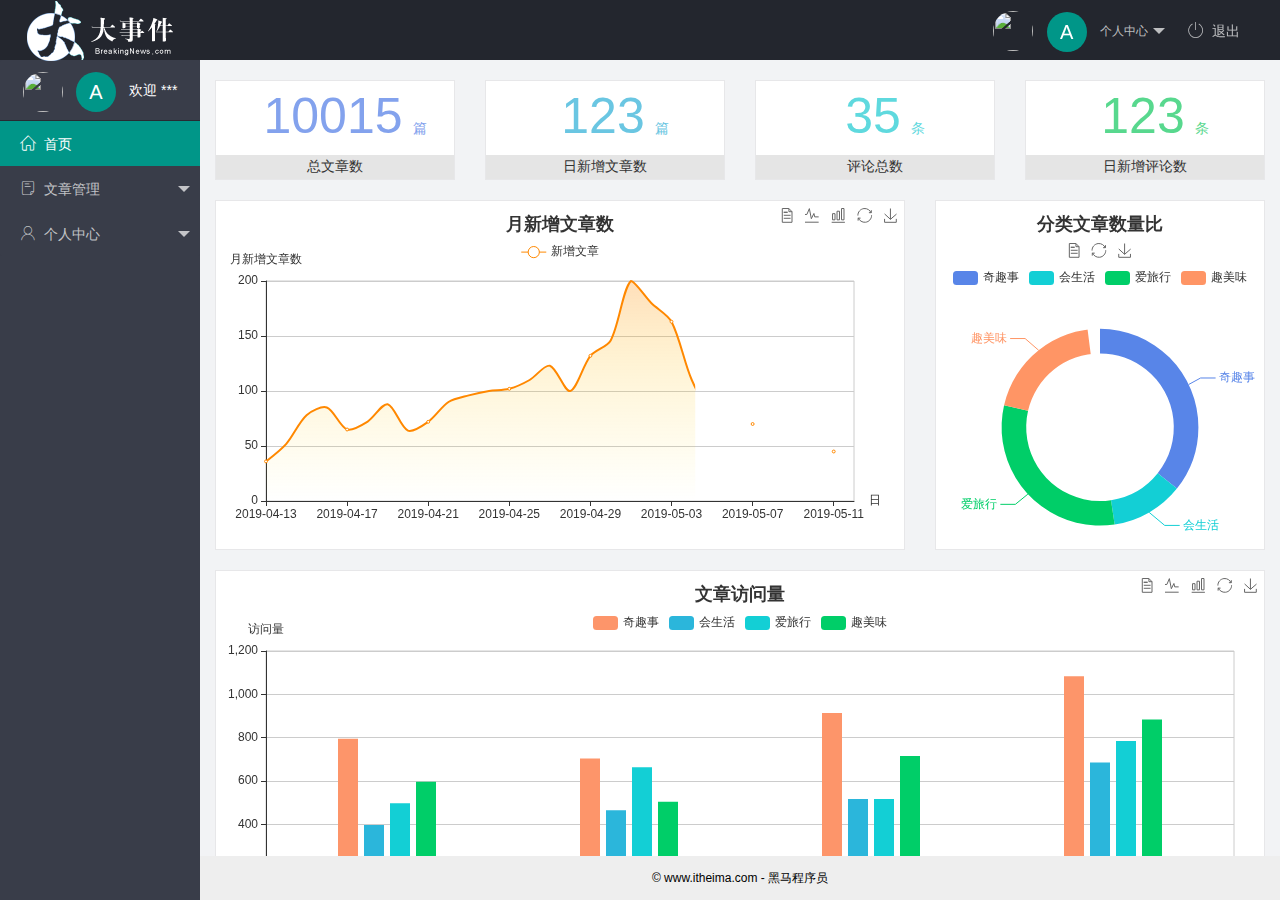
==== commit 403ccbdc: "update index files" ====
--- a/index.html
+++ b/index.html
@@ -4,68 +4,86 @@
 <head>
     <meta charset="utf-8">
     <meta name="viewport" content="width=device-width, initial-scale=1, maximum-scale=1">
-    <title>layout 后台大布局 - Layui</title>
+    <title>后台布局</title>
     <link rel="stylesheet" href="/assets/lib/layui/css/layui.css">
+    <link rel="stylesheet" href="/assets/fonts/iconfont.css">
+    <link rel="stylesheet" href="/assets/css/index.css">
 </head>
 
 <body class="layui-layout-body">
     <div class="layui-layout layui-layout-admin">
         <div class="layui-header">
-            <div class="layui-logo">layui 后台布局</div>
+            <div class="layui-logo">
+                <img src="/assets/images/logo.png" alt="">
+            </div>
             <!-- 头部区域（可配合layui已有的水平导航） -->
             <ul class="layui-nav layui-layout-right">
                 <li class="layui-nav-item">
-                    <a href="javascript:;">
+                    <a href="javascript:;" class="userinfo">
                         <img src="http://t.cn/RCzsdCq" class="layui-nav-img">
-                        贤心
+                        <span class="text-avatar">A</span>
+                        个人中心
                     </a>
+
                     <dl class="layui-nav-child">
                         <dd><a href="">基本资料</a></dd>
-                        <dd><a href="">安全设置</a></dd>
+                        <dd><a href="">更换头像</a></dd>
+                        <dd><a href="">重置密码</a></dd>
                     </dl>
                 </li>
-                <li class="layui-nav-item"><a href="">退了</a></li>
+                <li class="layui-nav-item">
+                    <a href="javascript:;" id="logout"><span class="iconfont icon-tuichu"></span>退出</a>
+                </li>
             </ul>
         </div>
 
         <div class="layui-side layui-bg-black">
             <div class="layui-side-scroll">
                 <!-- 左侧导航区域（可配合layui已有的垂直导航） -->
-                <ul class="layui-nav layui-nav-tree" lay-filter="test">
-                    <li class="layui-nav-item layui-nav-itemed">
-                        <a class="" href="javascript:;">所有商品</a>
+                <ul class="layui-nav layui-nav-tree" lay-shrink="all" lay-filter="test">
+                    <div class="userinfo">
+                        <img src="http://t.cn/RCzsdCq" class="layui-nav-img" />
+                        <span class="text-avatar">A</span>
+                        <span id="welcome">欢迎 ***</span>
+                    </div>
+                    <li class="layui-nav-item layui-this">
+                        <a href="/home/dashboard.html" target="fm"><span class="iconfont icon-home"></span>首页</a>
+                    </li>
+                    <li class="layui-nav-item">
+                        <a class="" href="javascript:;"><span class="iconfont icon-16"></span>文章管理</a>
                         <dl class="layui-nav-child">
-                            <dd><a href="javascript:;">列表一</a></dd>
-                            <dd><a href="javascript:;">列表二</a></dd>
-                            <dd><a href="javascript:;">列表三</a></dd>
-                            <dd><a href="">超链接</a></dd>
+                            <dd><a href="javascript:;"><i class="layui-icon layui-icon-app"></i> 文章类别</a></dd>
+                            <dd><a href="javascript:;"><i class="layui-icon layui-icon-app"></i>文章列表</a></dd>
+                            <dd><a href="javascript:;"><i class="layui-icon layui-icon-app"></i>发表文章</a></dd>
                         </dl>
                     </li>
                     <li class="layui-nav-item">
-                        <a href="javascript:;">解决方案</a>
+                        <a href="javascript:;"><span class="iconfont icon-user"></span>个人中心</a>
                         <dl class="layui-nav-child">
-                            <dd><a href="javascript:;">列表一</a></dd>
-                            <dd><a href="javascript:;">列表二</a></dd>
-                            <dd><a href="">超链接</a></dd>
+                            <dd><a href="javascript:;"><i class="layui-icon layui-icon-app"></i>基本资料</a></dd>
+                            <dd><a href="javascript:;"><i class="layui-icon layui-icon-app"></i>更换头像</a></dd>
+                            <dd><a href="javascript:;"><i class="layui-icon layui-icon-app"></i>重置密码</a></dd>
                         </dl>
                     </li>
-                    <li class="layui-nav-item"><a href="">云市场</a></li>
-                    <li class="layui-nav-item"><a href="">发布商品</a></li>
+
                 </ul>
             </div>
         </div>
 
         <div class="layui-body">
             <!-- 内容主体区域 -->
-            <div style="padding: 15px;">内容主体区域</div>
+            <iframe name="fm" src="/home/dashboard.html" frameborder="0"></iframe>
         </div>
 
         <div class="layui-footer">
             <!-- 底部固定区域 -->
-            © layui.com - 底部固定区域
+            © www.itheima.com - 黑马程序员
         </div>
     </div>
     <script src="/assets/lib/layui/layui.all.js"></script>
+    <script src="/assets/lib/jquery.js"></script>
+    <script src="/assets/js/baseAPI.js"></script>
+    <script src="/assets/js/index.js"></script>
 </body>
 
 </html>--- a/assets/fonts/iconfont.css
+++ b/assets/fonts/iconfont.css
@@ -0,0 +1,37 @@
+@font-face {font-family: "iconfont";
+  src: url('iconfont.eot?t=1576139966484'); /* IE9 */
+  src: url('iconfont.eot?t=1576139966484#iefix') format('embedded-opentype'), /* IE6-IE8 */
+  url('[data-uri]') format('woff2'),
+  url('iconfont.woff?t=1576139966484') format('woff'),
+  url('iconfont.ttf?t=1576139966484') format('truetype'), /* chrome, firefox, opera, Safari, Android, iOS 4.2+ */
+  url('iconfont.svg?t=1576139966484#iconfont') format('svg'); /* iOS 4.1- */
+}
+
+.iconfont {
+  font-family: "iconfont" !important;
+  font-size: 16px;
+  font-style: normal;
+  -webkit-font-smoothing: antialiased;
+  -moz-osx-font-smoothing: grayscale;
+}
+
+.icon-home:before {
+  content: "\e6a9";
+}
+
+.icon-user:before {
+  content: "\e614";
+}
+
+.icon-pinglun:before {
+  content: "\e616";
+}
+
+.icon-tuichu:before {
+  content: "\e865";
+}
+
+.icon-16:before {
+  content: "\e615";
+}
+
--- a/assets/css/index.css
+++ b/assets/css/index.css
@@ -0,0 +1,53 @@
+.userinfo{
+    height: 60px;
+    line-height: 60px;
+    text-align: center;
+    font-size: 12px;
+    user-select: none;
+}
+a{
+    transition: none !important;
+}
+
+.layui-side-scroll .userinfo{
+    border-bottom: 1px solid #282b33;
+}
+.layui-nav-img{
+    width: 40px;
+    height: 40px;
+}
+.iconfont{
+    margin-right: 8px;
+}
+
+.layui-icon{
+    margin-right: 8px;
+    margin-left: 20px;
+}
+
+.text-avatar{
+    display: inline-block;
+    width: 40px;
+    height: 40px;
+    border-radius: 50%;
+    background-color: #009688;
+    text-align: center;
+    line-height: 40px;
+    position: relative;
+    top: 4px;
+    font-size: 20px;
+    color: #fff;
+    margin-right: 10px;
+}
+
+.layui-footer{
+    text-align: center;
+    font-size: 12px;
+}
+iframe{
+    width: 100%;
+    height: 100%;
+}
+.layui-body{
+    overflow: hidden;
+}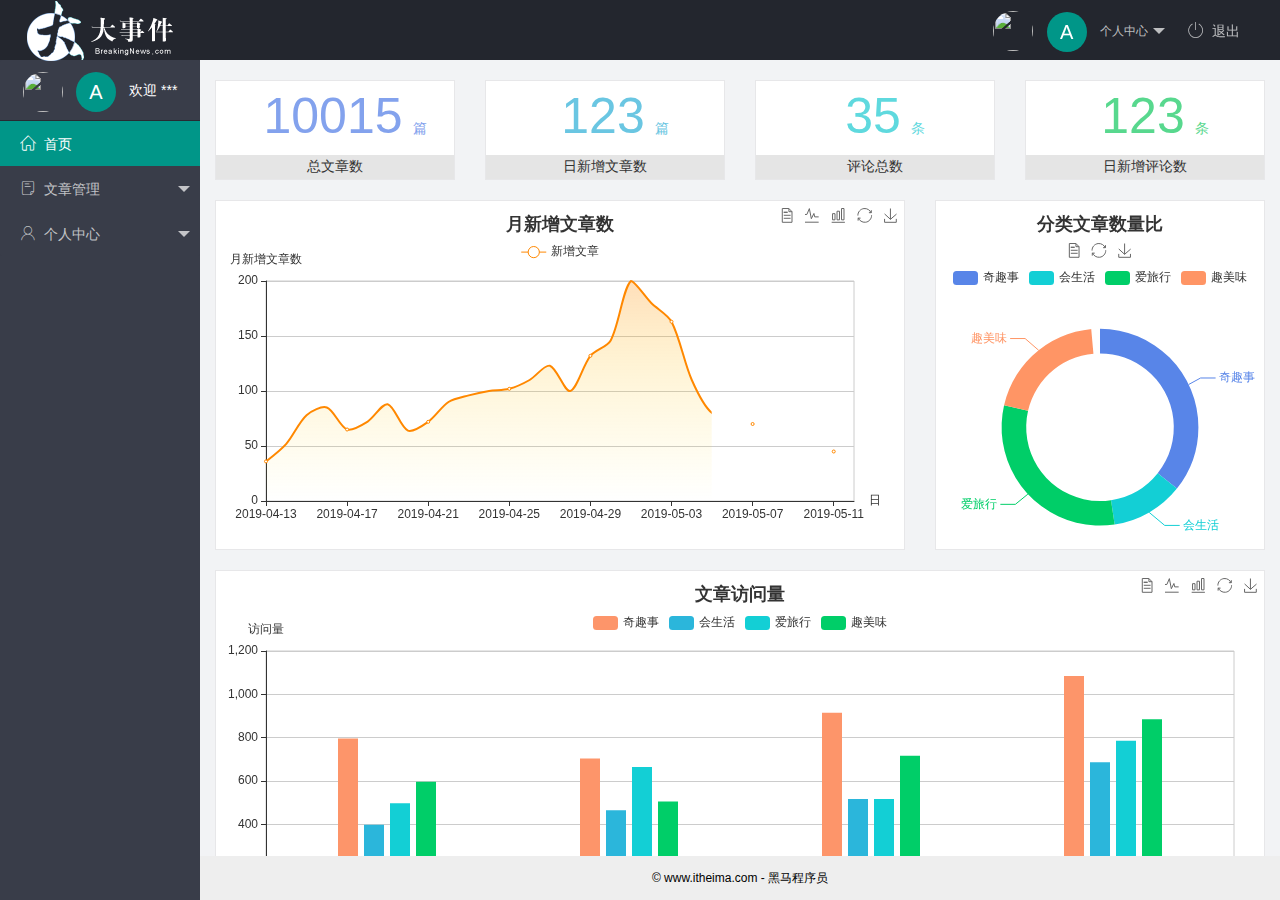
==== commit 1654e6cb: "更新了user页面" ====
--- a/index.html
+++ b/index.html
@@ -60,9 +60,11 @@
                     <li class="layui-nav-item">
                         <a href="javascript:;"><span class="iconfont icon-user"></span>个人中心</a>
                         <dl class="layui-nav-child">
-                            <dd><a href="javascript:;"><i class="layui-icon layui-icon-app"></i>基本资料</a></dd>
+                            <dd><a href="/user/user_info.html" target="fm"><i
+                                        class="layui-icon layui-icon-app"></i>基本资料</a></dd>
                             <dd><a href="javascript:;"><i class="layui-icon layui-icon-app"></i>更换头像</a></dd>
-                            <dd><a href="javascript:;"><i class="layui-icon layui-icon-app"></i>重置密码</a></dd>
+                            <dd><a href="/user/user_pwd.html" target="fm"><i
+                                        class="layui-icon layui-icon-app"></i>重置密码</a></dd>
                         </dl>
                     </li>
 
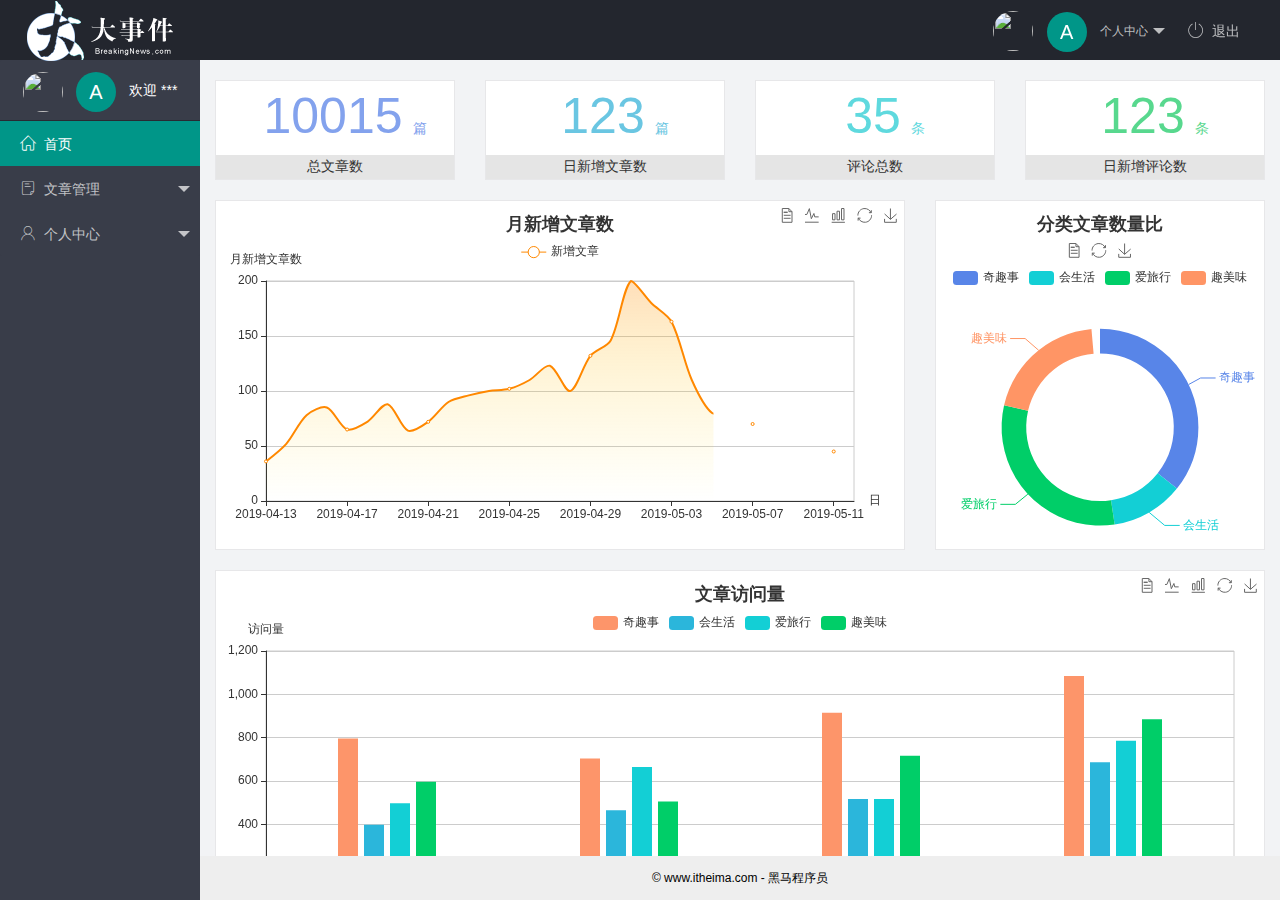
==== commit 396ef39a: "index的html" ====
--- a/index.html
+++ b/index.html
@@ -26,9 +26,9 @@
                     </a>
 
                     <dl class="layui-nav-child">
-                        <dd><a href="">基本资料</a></dd>
-                        <dd><a href="">更换头像</a></dd>
-                        <dd><a href="">重置密码</a></dd>
+                        <dd><a href="/user/user_info.html" target="fm">基本资料</a></dd>
+                        <dd><a href="/user/user_avatar.html" target="fm">更换头像</a></dd>
+                        <dd><a href="/user/user_pwd.html" target="fm">重置密码</a></dd>
                     </dl>
                 </li>
                 <li class="layui-nav-item">
@@ -52,7 +52,8 @@
                     <li class="layui-nav-item">
                         <a class="" href="javascript:;"><span class="iconfont icon-16"></span>文章管理</a>
                         <dl class="layui-nav-child">
-                            <dd><a href="javascript:;"><i class="layui-icon layui-icon-app"></i> 文章类别</a></dd>
+                            <dd><a href="/article/art_cate.html" target="fm"><i class="layui-icon layui-icon-app"></i>
+                                    文章类别</a></dd>
                             <dd><a href="javascript:;"><i class="layui-icon layui-icon-app"></i>文章列表</a></dd>
                             <dd><a href="javascript:;"><i class="layui-icon layui-icon-app"></i>发表文章</a></dd>
                         </dl>
@@ -62,7 +63,8 @@
                         <dl class="layui-nav-child">
                             <dd><a href="/user/user_info.html" target="fm"><i
                                         class="layui-icon layui-icon-app"></i>基本资料</a></dd>
-                            <dd><a href="javascript:;"><i class="layui-icon layui-icon-app"></i>更换头像</a></dd>
+                            <dd><a href="/user/user_avatar.html" target="fm"><i
+                                        class="layui-icon layui-icon-app"></i>更换头像</a></dd>
                             <dd><a href="/user/user_pwd.html" target="fm"><i
                                         class="layui-icon layui-icon-app"></i>重置密码</a></dd>
                         </dl>
